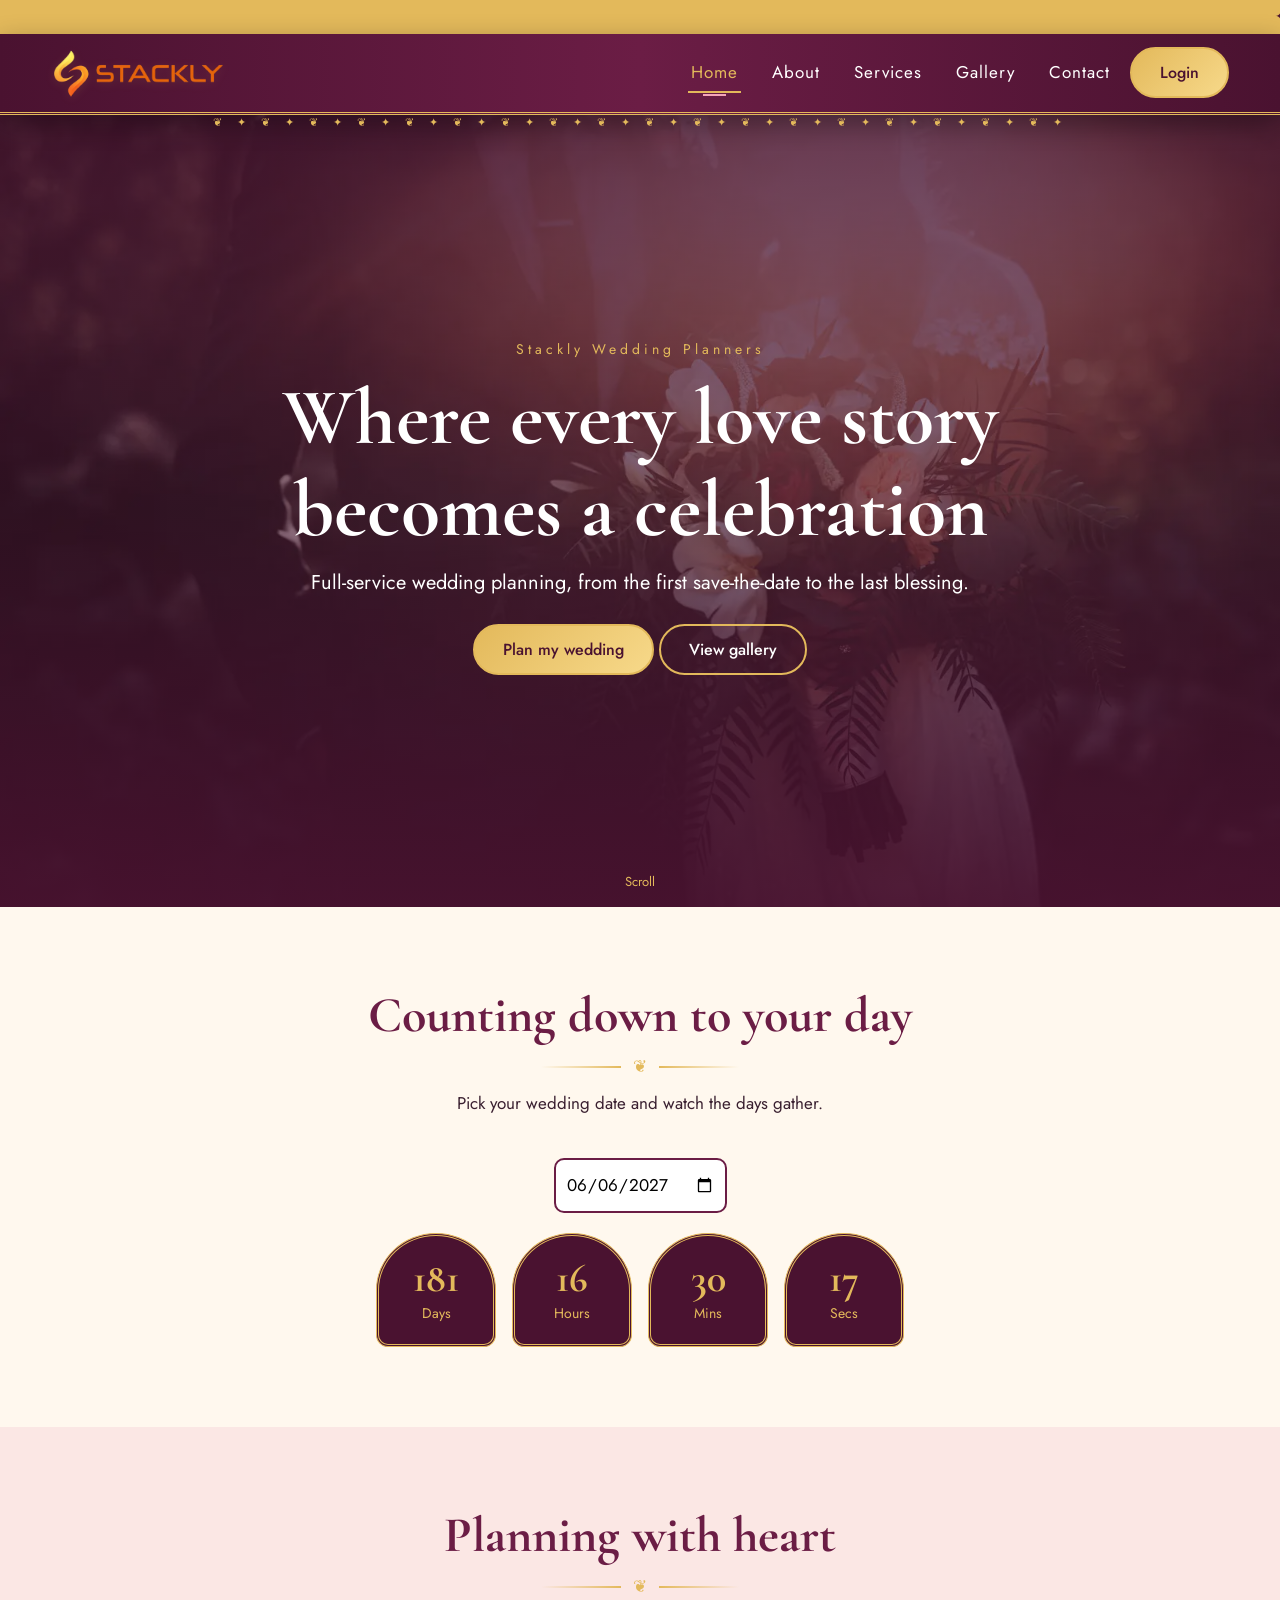
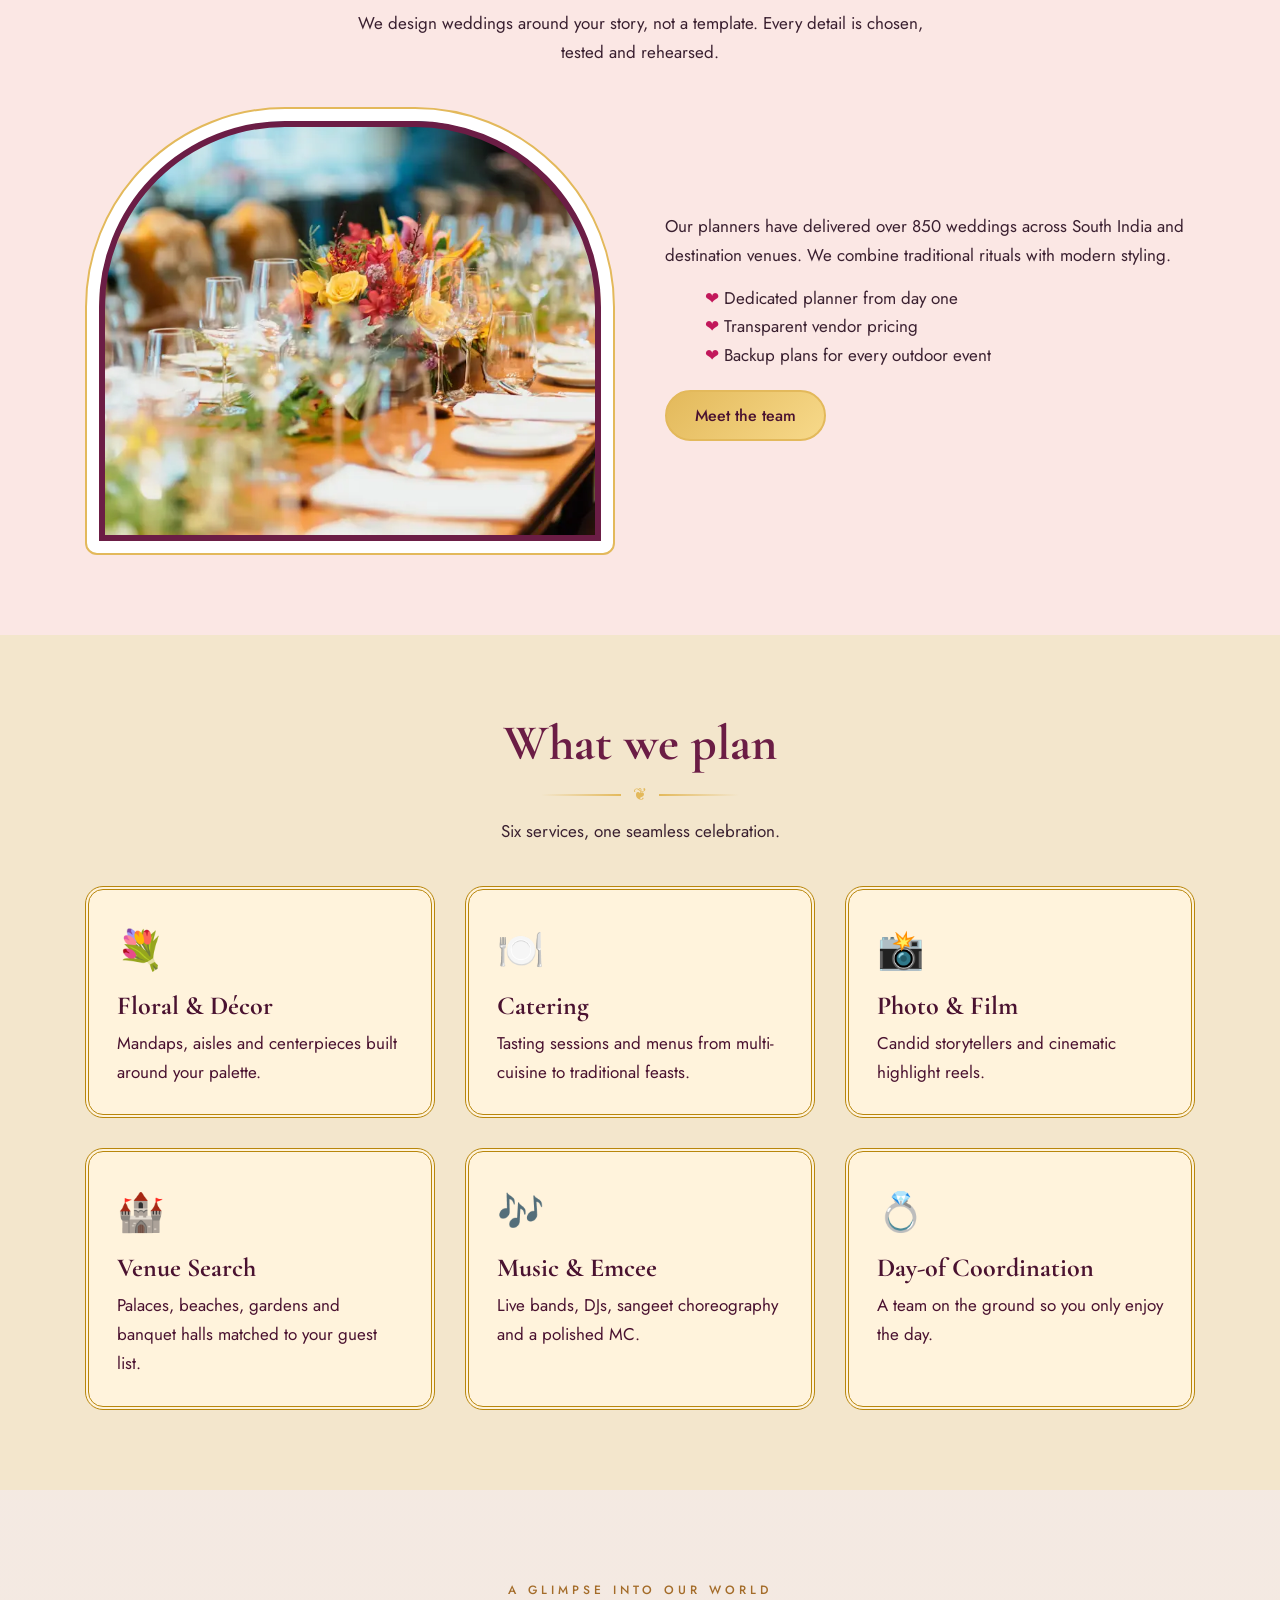
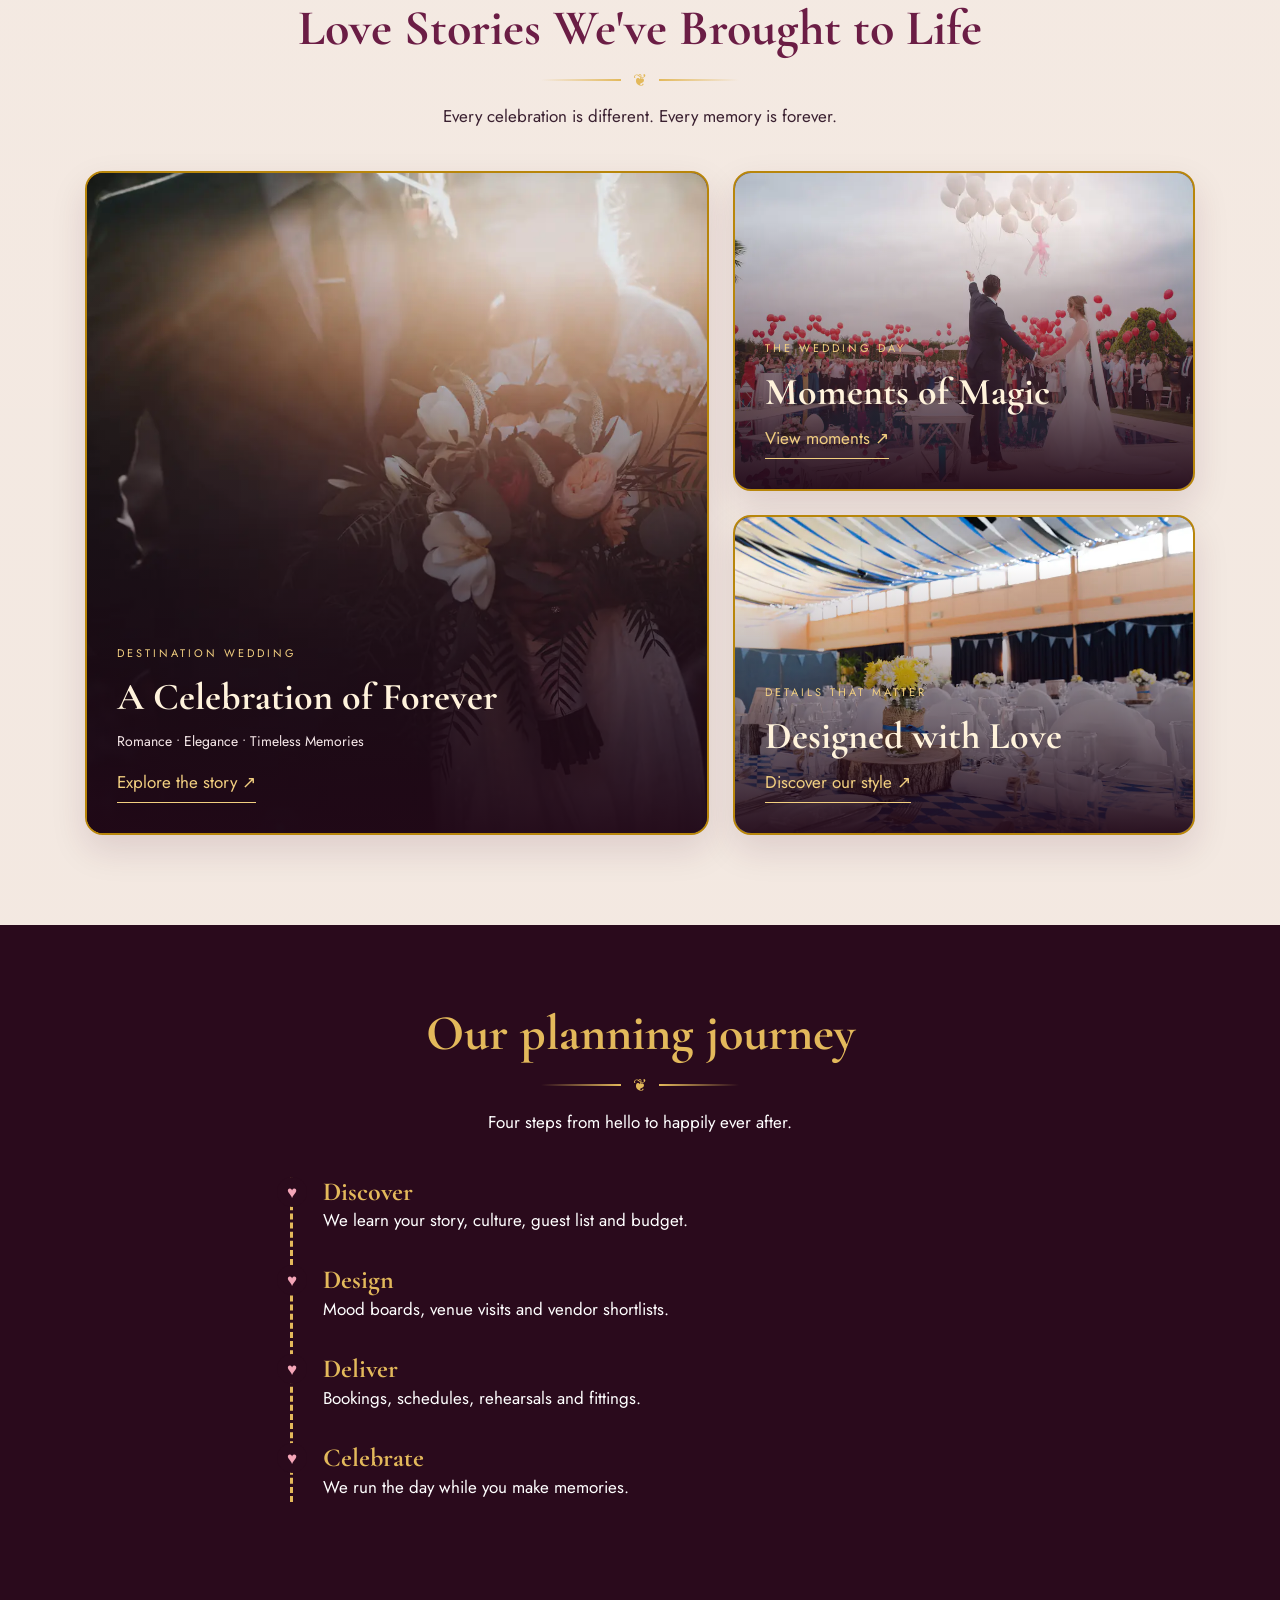
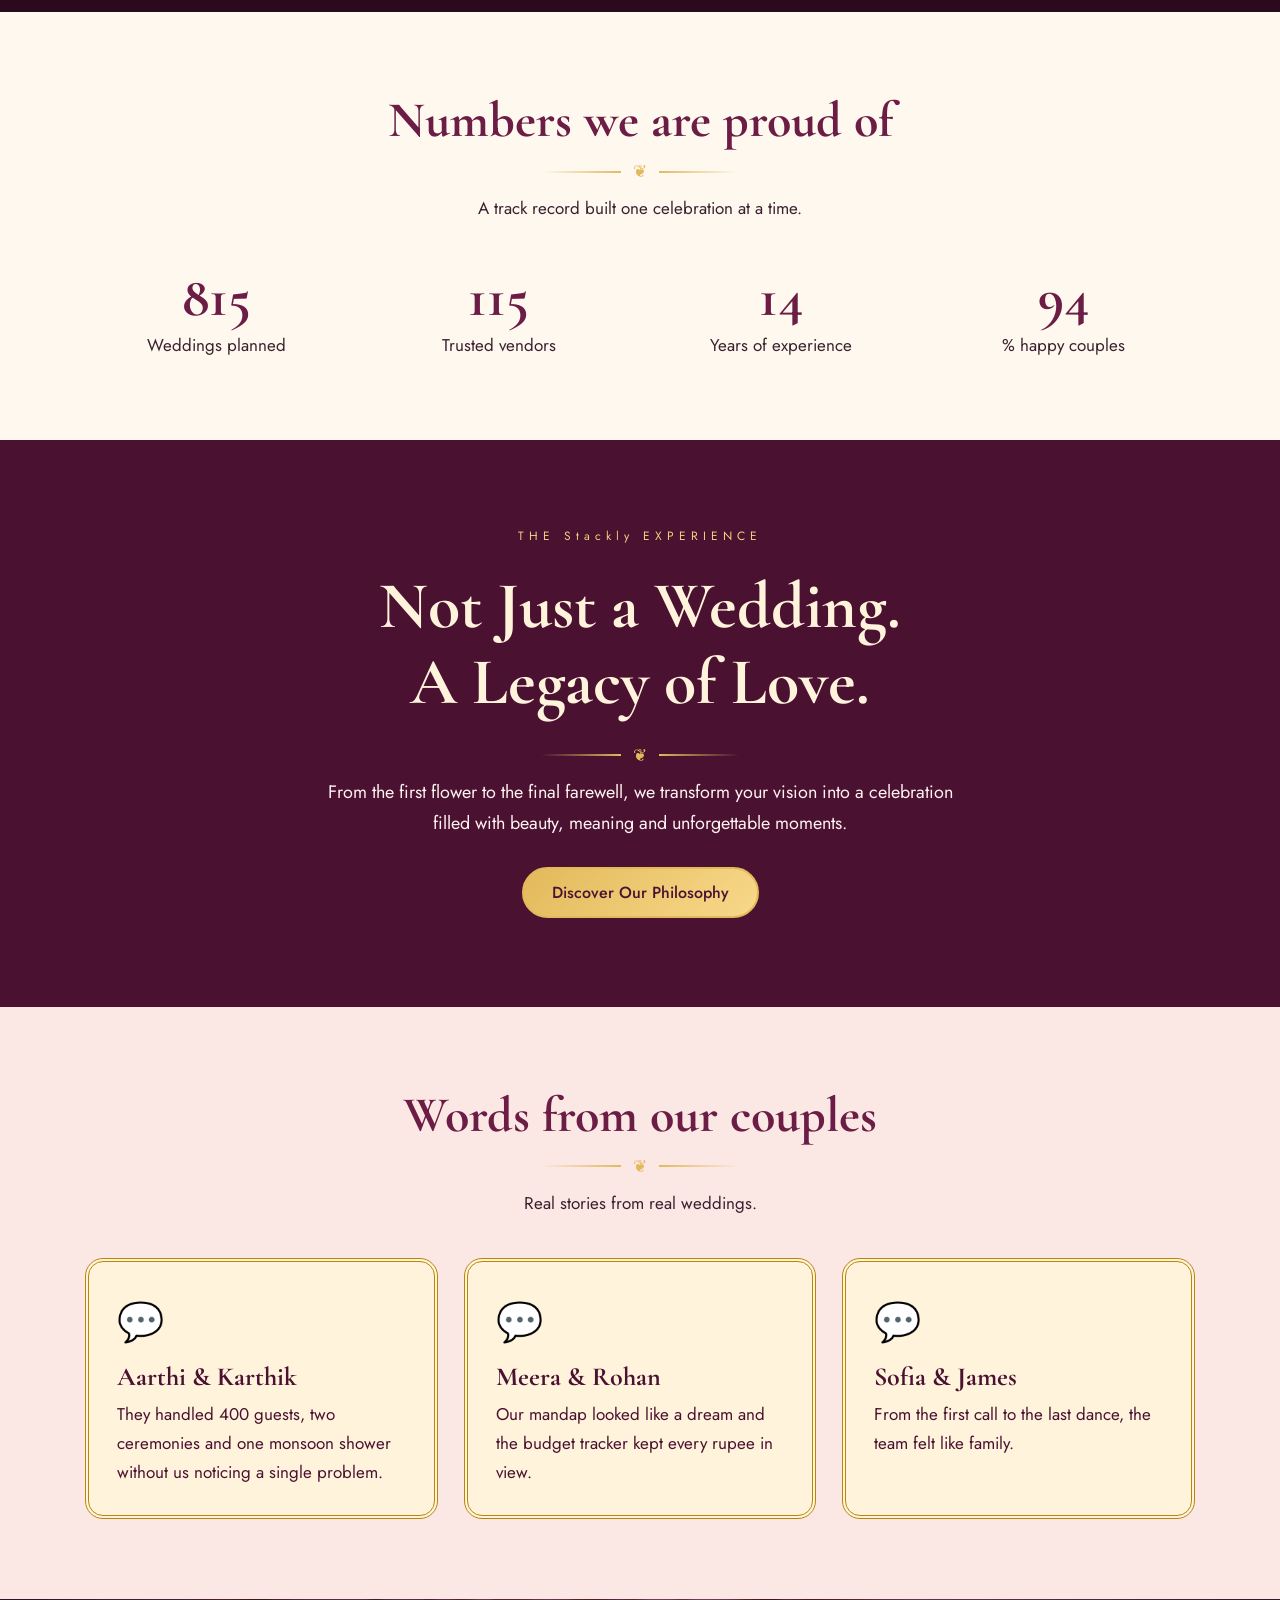
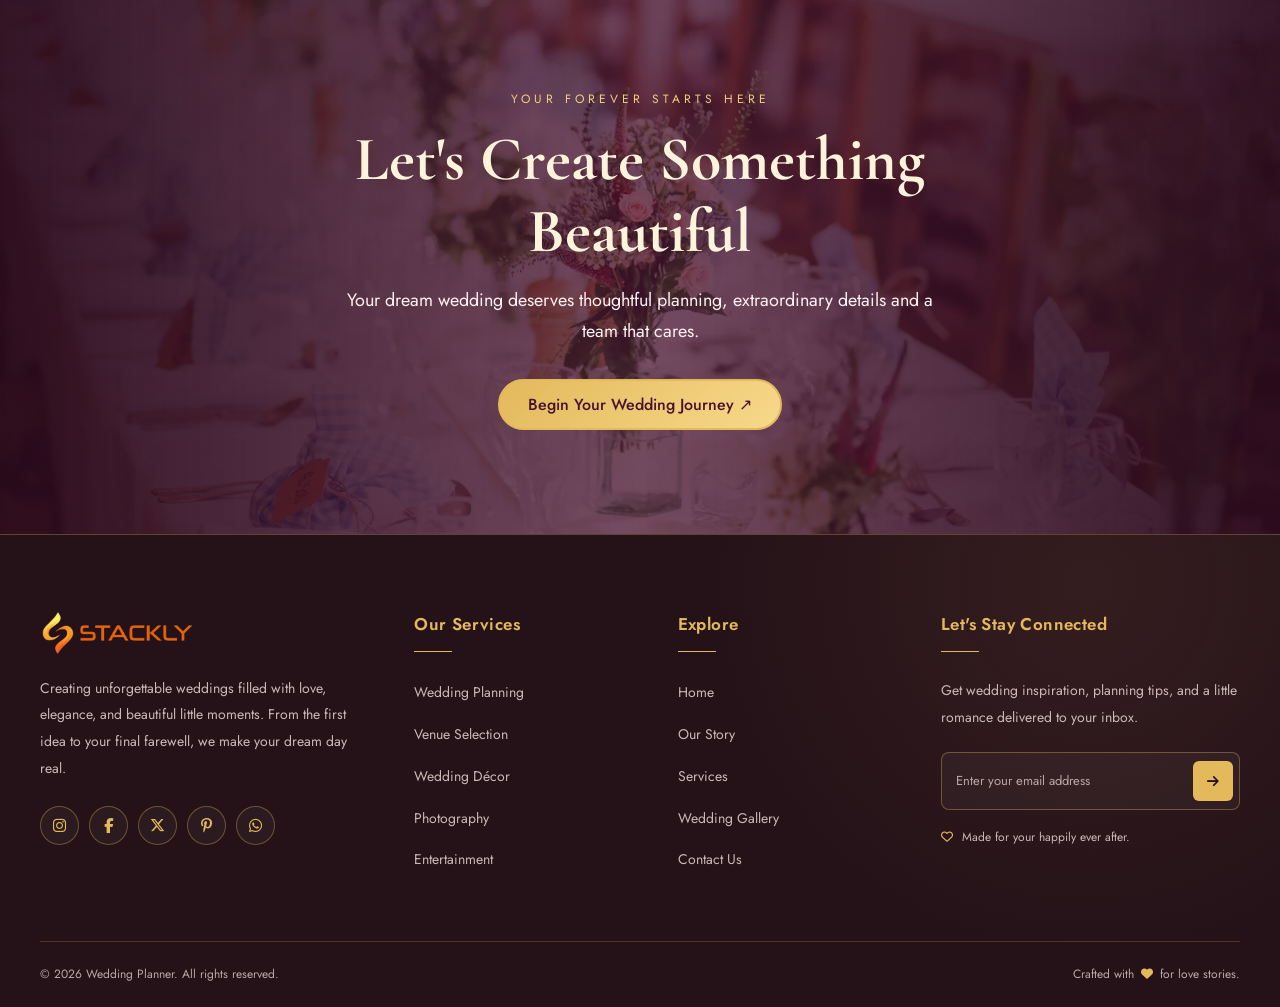
==== index.html @ e162fae7 "first commit" ====
<!doctype html>
<html lang="en">
  <head>
    <meta charset="utf-8" />
    <meta name="viewport" content="width=device-width,initial-scale=1" />
    <title>Home | Stackly Wedding Planner</title>
    <link
      rel="stylesheet"
      href="https://cdnjs.cloudflare.com/ajax/libs/font-awesome/6.5.2/css/all.min.css"
    />
    <link rel="stylesheet" href="css/style.css" />
    <link rel="stylesheet" href="css/index.css" />
  </head>
  <body class="p-index">
    <div class="strip">
      <span>✦ Now booking 2026–27 wedding dates ✦ Free consultation ✦</span>
    </div>
    <header class="nav">
      <a class="logo" href="index.html">
        <img src="images/logo.webp"
             alt="Stackly"
             class="logo-img">
      </a>
      <button class="burger" aria-label="Menu" aria-expanded="false">
        <i></i><i></i><i></i>
      </button>
      <nav class="menu">
        <div class="menu-top">❦ Menu ❦</div>
        <a href="index.html" class="on">Home</a
        ><a href="about.html" class="">About</a
        ><a href="services.html" class="">Services</a
        ><a href="gallery.html" class="">Gallery</a
        ><a href="contact.html" class="">Contact</a
        ><button class="btn login-btn" data-login>Login</button>
      </nav>
    </header>
    <div class="shade"></div>

<!-- ================= LOGIN MODAL ================= -->

<div class="modal ev-modal" id="lm" role="dialog"
     aria-modal="true" aria-labelledby="loginTitle" aria-hidden="true">

  <div class="modal-backdrop" data-close></div>

  <div class="box ev-modal-box">

    <button class="x" type="button" aria-label="Close" data-close>×</button>

    <div class="ev-modal-brand">
      <a class="logo" href="index.html">
          <img src="images/logo.webp"
               alt="Stackly"
               class="logo-img">
      </a>
    </div>

    <div class="ev-modal-heading">
      <span class="ev-eyebrow">YOUR FOREVER STARTS HERE</span>
      <h2 id="loginTitle">Welcome <em>back.</em></h2>
      <p class="login-sub">Sign in to continue planning your beautiful day.</p>
      <div class="ev-ornament"><span></span>❦<span></span></div>
    </div>

    <div class="roles">
      <button type="button" class="role-card active" data-role="couple"
              aria-pressed="true">
        <span class="ev-role-icon">♡</span>
        <span><strong>Couple</strong><small>Plan our wedding</small></span>
        <span class="ev-role-check">✓</span>
      </button>

      <button type="button" class="role-card" data-role="planner"
              aria-pressed="false">
        <span class="ev-role-icon">✧</span>
        <span><strong>Planner</strong><small>Manage celebrations</small></span>
        <span class="ev-role-check">✓</span>
      </button>
    </div>

    <form id="loginForm" novalidate>

      <div class="ev-field">
        <label id="emailLabel" for="email">Email Address</label>
        <div class="ev-input-wrap">
          <span class="ev-field-icon">✉</span>
          <input id="email" name="email" type="email"
                 placeholder="you@example.com" autocomplete="email" required>
        </div>
      </div>

      <div class="ev-field">
        <label for="password">Password</label>
        <div class="ev-input-wrap">
          <span class="ev-field-icon">♧</span>
          <input id="password" name="password" type="password"
                 placeholder="Enter your password"
                 autocomplete="current-password" required>
          <button type="button" id="pwdToggle" class="ev-password-toggle"
                  aria-label="Show password"></button>
        </div>
      </div>

      <div class="ev-form-options">
        <label class="check">
          <input type="checkbox" name="remember">
          <span>Remember me</span>
        </label>
        <a href="contact.html">Need help?</a>
      </div>

      <p id="loginError" class="ev-message" role="status"
         aria-live="polite"></p>

      <button class="btn login-btn ev-submit" type="submit">
        <span id="btnText">Sign in as Couple</span>
        <span class="ev-submit-arrow">↗</span>
      </button>
    </form>

    <div class="ev-modal-switch">
      New to Stackly?
      <button type="button" data-open-signup>Create an account ↗</button>
    </div>

    <p class="ev-modal-footnote">♡ &nbsp; Made for your once-in-a-lifetime.</p>
  </div>
</div>


<!-- ================= SIGNUP MODAL ================= -->

<div class="modal ev-modal" id="sm" role="dialog"
     aria-modal="true" aria-labelledby="signupTitle" aria-hidden="true">

  <div class="modal-backdrop" data-close></div>

  <div class="box ev-modal-box ev-signup-box">

    <button class="x" id="signupClose" type="button"
            aria-label="Close">×</button>

    <div class="ev-modal-brand">
      <a class="logo" href="index.html">
          <img src="images/logo.webp"
               alt="Stackly"
               class="logo-img">
      </a>
    </div>

    <div class="ev-modal-heading">
      <span class="ev-eyebrow">BEGIN YOUR NEXT CHAPTER</span>
      <h2 id="signupTitle">Make it <em>forever.</em></h2>
      <p>Create an account to start planning your perfect celebration.</p>
      <div class="ev-ornament"><span></span>❦<span></span></div>
    </div>

    <form id="signupForm" novalidate>

      <div class="ev-field">
        <label for="name">Full Name</label>
        <div class="ev-input-wrap">
          <span class="ev-field-icon">♙</span>
          <input id="name" name="name" type="text"
                 placeholder="Enter your full name" autocomplete="name" required>
        </div>
      </div>

      <div class="ev-field">
        <label for="signupEmail">Email Address</label>
        <div class="ev-input-wrap">
          <span class="ev-field-icon">✉</span>
          <input id="signupEmail" name="email" type="email"
                 placeholder="you@example.com" autocomplete="email" required>
        </div>
      </div>

      <div class="ev-field">
        <label for="signupPassword">Create Password</label>
        <div class="ev-input-wrap">
          <span class="ev-field-icon">♧</span>
          <input id="signupPassword" name="password" type="password"
                 placeholder="Create a strong password"
                 autocomplete="new-password" required>
          <button type="button" id="togglePassword"
                  class="ev-password-toggle" aria-label="Show password">
            <i class="fa-regular fa-eye"></i>
          </button>
        </div>
      </div>

      <div class="ev-field">
        <label for="confirmPassword">Confirm Password</label>
        <div class="ev-input-wrap">
          <span class="ev-field-icon">♧</span>
          <input id="confirmPassword" name="confirmPassword" type="password"
                 placeholder="Re-enter your password"
                 autocomplete="new-password" required>
          <button type="button" id="toggleConfirmPassword"
                  class="ev-password-toggle" aria-label="Show password">
            <i class="fa-regular fa-eye"></i>
          </button>
        </div>
      </div>

      <label class="check-row ev-terms">
        <input type="checkbox" name="terms" required>
        <span>I agree to the <a href="terms.html">Terms</a> and
          <a href="privacy.html">Privacy Policy</a>.</span>
      </label>

      <button class="btn submit-btn ev-submit" type="submit">
        <span>Create Account</span>
        <span class="ev-submit-arrow">↗</span>
      </button>
    </form>

    <div class="ev-modal-switch">
      Already have an account?
      <button type="button" data-open-login>Sign in ↗</button>
    </div>

    <p class="ev-modal-footnote">♡ &nbsp; Your story, beautifully yours.</p>
  </div>
</div>

    <main>
      <section class="hero">
        <div class="hero-img">
          <img
            class=""
            loading="lazy"
            src="images/img1.webp"
            alt="Wedding moment"
            onerror="this.style.background = '#c9a24b'"
          />
        </div>
        <div class="hero-in">
          <p class="kick">Stackly Wedding Planners</p>
          <h1>Where every love story becomes a celebration</h1>
          <p>
            Full-service wedding planning, from the first save-the-date to the
            last blessing.
          </p>
          <a class="btn" href="error.html">Plan my wedding</a>
          <a class="btn ghost" href="error.html">View gallery</a>
        </div>
        <div class="scroll">Scroll</div>
      </section>

<!-- ================================================================ -->

      <section class="sec ivory" id="count">
        <div class="wrap">
          <header class="sh reveal">
            <h2>Counting down to your day</h2>
            <div class="orn"><i></i>❦<i></i></div>
            <p>Pick your wedding date and watch the days gather.</p>
          </header>
          <div class="count reveal">
            <input type="date" id="wd" />
            <div id="cd">
              <div><b>--</b>Days</div>
              <div><b>--</b>Hours</div>
              <div><b>--</b>Mins</div>
              <div><b>--</b>Secs</div>
            </div>
          </div>
        </div>
      </section>

<!-- ================================================================ -->

      <section class="sec blush" id="">
        <div class="wrap">
          <header class="sh reveal">
            <h2>Planning with heart</h2>
            <div class="orn"><i></i>❦<i></i></div>
            <p>
              We design weddings around your story, not a template. Every detail
              is chosen, tested and rehearsed.
            </p>
          </header>
          <div class="split">
            <div class="reveal">
              <div class="frame">
                <img
                  class=""
                  loading="lazy"
                  src="images/img2.webp"
                  alt="Wedding moment"
                  onerror="this.style.background = '#c9a24b'"
                />
              </div>
            </div>
            <div class="reveal">
              <p>
                Our planners have delivered over 850 weddings across South India
                and destination venues. We combine traditional rituals with
                modern styling.
              </p>
              <ul class="ticks">
                <li>Dedicated planner from day one</li>
                <li>Transparent vendor pricing</li>
                <li>Backup plans for every outdoor event</li>
              </ul>
              <a class="btn" href="error.html">Meet the team</a>
            </div>
          </div>
        </div>
      </section>

<!-- ================================================================ -->

      <section class="sec champ" id="">
        <div class="wrap">
          <header class="sh reveal">
            <h2>What we plan</h2>
            <div class="orn"><i></i>❦<i></i></div>
            <p>Six services, one seamless celebration.</p>
          </header>
          <div class="grid">
            <article class="card reveal">
              <span class="ic">💐</span>
              <h3>Floral & Décor</h3>
              <p>Mandaps, aisles and centerpieces built around your palette.</p>
            </article>
            <article class="card reveal">
              <span class="ic">🍽️</span>
              <h3>Catering</h3>
              <p>
                Tasting sessions and menus from multi-cuisine to traditional
                feasts.
              </p>
            </article>
            <article class="card reveal">
              <span class="ic">📸</span>
              <h3>Photo & Film</h3>
              <p>Candid storytellers and cinematic highlight reels.</p>
            </article>
            <article class="card reveal">
              <span class="ic">🏰</span>
              <h3>Venue Search</h3>
              <p>
                Palaces, beaches, gardens and banquet halls matched to your
                guest list.
              </p>
            </article>
            <article class="card reveal">
              <span class="ic">🎶</span>
              <h3>Music & Emcee</h3>
              <p>Live bands, DJs, sangeet choreography and a polished MC.</p>
            </article>
            <article class="card reveal">
              <span class="ic">💍</span>
              <h3>Day-of Coordination</h3>
              <p>A team on the ground so you only enjoy the day.</p>
            </article>
          </div>
        </div>
      </section>

<!-- ======================================================================== -->

<section class="featured-weddings">
  <div class="wrap">
    <header class="sh reveal">
      <p class="fw-kicker">A GLIMPSE INTO OUR WORLD</p>
      <h2>Love Stories We've Brought to Life</h2>
      <div class="orn"><i></i>❦<i></i></div>
      <p>Every celebration is different. Every memory is forever.</p>
    </header>

    <div class="wedding-gallery">
      <article class="wedding-card wedding-large reveal">
        <img
          src="images/img1.webp"
          alt="Elegant wedding celebration"
          loading="lazy"
        >
        <div class="wedding-overlay">
          <span>DESTINATION WEDDING</span>
          <h3>A Celebration of Forever</h3>
          <p>Romance • Elegance • Timeless Memories</p>
          <a href="error.html">Explore the story ↗</a>
        </div>
      </article>

      <article class="wedding-card reveal">
        <img
          src="images/img3.webp"
          alt="Beautiful wedding ceremony"
          loading="lazy"
        >
        <div class="wedding-overlay">
          <span>THE WEDDING DAY</span>
          <h3>Moments of Magic</h3>
          <a href="error.html">View moments ↗</a>
        </div>
      </article>

      <article class="wedding-card reveal">
        <img
          src="images/img4.webp"
          alt="Romantic wedding table styling"
          loading="lazy"
        >
        <div class="wedding-overlay">
          <span>DETAILS THAT MATTER</span>
          <h3>Designed with Love</h3>
          <a href="error.html">Discover our style ↗</a>
        </div>
      </article>
    </div>
  </div>
</section>

<!-- Our planning journey -->

      <section class="sec wine dk" id="">
        <div class="wrap">
          <header class="sh reveal">
            <h2>Our planning journey</h2>
            <div class="orn"><i></i>❦<i></i></div>
            <p>Four steps from hello to happily ever after.</p>
          </header>
          <ol class="tl">
            <li class="reveal">
              <h3>Discover</h3>
              <p>We learn your story, culture, guest list and budget.</p>
            </li>
            <li class="reveal">
              <h3>Design</h3>
              <p>Mood boards, venue visits and vendor shortlists.</p>
            </li>
            <li class="reveal">
              <h3>Deliver</h3>
              <p>Bookings, schedules, rehearsals and fittings.</p>
            </li>
            <li class="reveal">
              <h3>Celebrate</h3>
              <p>We run the day while you make memories.</p>
            </li>
          </ol>
        </div>
      </section>

<!-- ============================================================================== -->

      <section class="sec ivory" id="">
        <div class="wrap">
          <header class="sh reveal">
            <h2>Numbers we are proud of</h2>
            <div class="orn"><i></i>❦<i></i></div>
            <p>A track record built one celebration at a time.</p>
          </header>
          <div class="stats">
            <div class="stat reveal">
              <b data-count="850">0</b><span>Weddings planned</span>
            </div>
            <div class="stat reveal">
              <b data-count="120">0</b><span>Trusted vendors</span>
            </div>
            <div class="stat reveal">
              <b data-count="15">0</b><span>Years of experience</span>
            </div>
            <div class="stat reveal">
              <b data-count="98">0</b><span>% happy couples</span>
            </div>
          </div>
        </div>
      </section>

<!-- ============================================================================== -->

<section class="luxury-experience">
  <div class="luxury-experience-inner reveal">
    <span class="luxury-line">THE Stackly EXPERIENCE</span>

    <h2>Not Just a Wedding.<br>A Legacy of Love.</h2>

    <div class="orn"><i></i>❦<i></i></div>

    <p>
      From the first flower to the final farewell, we transform
      your vision into a celebration filled with beauty,
      meaning and unforgettable moments.
    </p>

    <a href="error.html" class="btn">Discover Our Philosophy</a>
  </div>
</section>

<!-- ============================================================================== -->

      <section class="sec blush" id="">
        <div class="wrap">
          <header class="sh reveal">
            <h2>Words from our couples</h2>
            <div class="orn"><i></i>❦<i></i></div>
            <p>Real stories from real weddings.</p>
          </header>
          <div class="grid">
            <article class="card reveal">
              <span class="ic">💬</span>
              <h3>Aarthi & Karthik</h3>
              <p>
                They handled 400 guests, two ceremonies and one monsoon shower
                without us noticing a single problem.
              </p>
            </article>
            <article class="card reveal">
              <span class="ic">💬</span>
              <h3>Meera & Rohan</h3>
              <p>
                Our mandap looked like a dream and the budget tracker kept every
                rupee in view.
              </p>
            </article>
            <article class="card reveal">
              <span class="ic">💬</span>
              <h3>Sofia & James</h3>
              <p>
                From the first call to the last dance, the team felt like
                family.
              </p>
            </article>
          </div>
        </div>
      </section>

<!-- ============================================================================== -->

<section class="dream-cta">
  <div class="dream-cta-content reveal">
    <span>YOUR FOREVER STARTS HERE</span>
    <h2>Let's Create Something Beautiful</h2>
    <p>
      Your dream wedding deserves thoughtful planning,
      extraordinary details and a team that cares.
    </p>
    <a href="error.html" class="btn">
      Begin Your Wedding Journey ↗
    </a>
  </div>
</section>

    </main>

<!-- ==================== Footer ==================== -->


<footer class="site-footer wedding-footer">
  <div class="container">

    <div class="footer-grid">

      <!-- Brand -->
      <div class="footer-brand">
        <a href="index.html" class="brand">
          <img
            src="images/logo.webp"
            alt="Wedding Planner"
            class="brand-logo"
          >
        </a>

        <p>
          Creating unforgettable weddings filled with love,
          elegance, and beautiful little moments. From the first
          idea to your final farewell, we make your dream day real.
        </p>

        <div class="footer-social">
          <a href="error.html" aria-label="Instagram">
            <i class="fa-brands fa-instagram"></i>
          </a>
          <a href="error.html" aria-label="Facebook">
            <i class="fa-brands fa-facebook-f"></i>
          </a>
          <a href="error.html" aria-label="X">
            <i class="fa-brands fa-x-twitter"></i>
          </a>
          <a href="error.html" aria-label="Pinterest">
            <i class="fa-brands fa-pinterest-p"></i>
          </a>
          <a href="error.html" aria-label="WhatsApp">
            <i class="fa-brands fa-whatsapp"></i>
          </a>
        </div>
      </div>

      <!-- Services -->
      <div class="footer-col">
        <h4>Our Services</h4>
        <ul>
          <li><a href="services.html">Wedding Planning</a></li>
          <li><a href="services.html">Venue Selection</a></li>
          <li><a href="services.html">Wedding Décor</a></li>
          <li><a href="services.html">Photography</a></li>
          <li><a href="services.html">Entertainment</a></li>
        </ul>
      </div>

      <!-- Quick Links -->
      <div class="footer-col">
        <h4>Explore</h4>
        <ul>
          <li><a href="index.html">Home</a></li>
          <li><a href="about.html">Our Story</a></li>
          <li><a href="services.html">Services</a></li>
          <li><a href="gallery.html">Wedding Gallery</a></li>
          <li><a href="contact.html">Contact Us</a></li>
        </ul>
      </div>

      <!-- Newsletter -->
      <div class="footer-col footer-news">
        <h4>Let's Stay Connected</h4>
        <p>
          Get wedding inspiration, planning tips, and a little
          romance delivered to your inbox.
        </p>

        <form class="footer-news-form"
              onsubmit="window.location.href='error.html'; return false;">
          <input
            type="email"
            placeholder="Enter your email address"
            aria-label="Email address"
            required
          >
          <button type="submit" aria-label="Subscribe">
            <i class="fa-solid fa-arrow-right"></i>
          </button>
        </form>

        <span class="footer-note">
          <i class="fa-regular fa-heart"></i>
          Made for your happily ever after.
        </span>
      </div>

    </div>

    <!-- Bottom -->
    <div class="footer-bottom">
      <span>
        &copy; <span id="footer-year"></span>
        Wedding Planner. All rights reserved.
      </span>

      <span class="footer-credit">
        Crafted with <i class="fa-solid fa-heart"></i> for love stories.
      </span>
    </div>

  </div>
</footer>

    <script src="js/common.js"></script>
    <script src="js/login.js"></script>
    <script src="js/signup.js"></script>
    <script src="js/index.js"></script>
  </body>
</html>
---- css/style.css ----
@import url('https://fonts.googleapis.com/css2?family=Cormorant+Garamond:wght@500;700&family=Jost:wght@300;400;500&display=swap');
:root{--wine:#4a1230;--wine2:#6b1d45;--gold:#e3b95b;--rose:#f4a6b8;--ivory:#fff8ee;--blush:#fbe7e4;--champ:#f3e6cc}
*{box-sizing:border-box;margin:0}html{scroll-behavior:smooth}
body{font:400 17px/1.7 Jost,sans-serif;color:#3a2030;background:var(--wine);overflow-x:hidden}
h1,h2,h3,.logo span{font-family:'Cormorant Garamond',serif;line-height:1.15}
.wrap{max-width:1150px;margin:auto;padding:0 20px}img{max-width:100%;display:block}
.strip{background:var(--gold);color:var(--wine);text-align:center;font-size:14px;padding:5px;overflow:hidden;white-space:nowrap}
.strip span{display:inline-block;animation:mq 18s linear infinite;padding-left:100%}@keyframes mq{to{transform:translateX(-100%)}}
.nav{position:sticky;top:0;z-index:50;display:flex;justify-content:space-between;align-items:center;padding:10px 4%;background:linear-gradient(90deg,var(--wine),var(--wine2),var(--wine));border-bottom:3px double var(--gold);box-shadow:0 8px 25px #0005}
.nav::after{content:"❦ ✦ ❦ ✦ ❦ ✦ ❦ ✦ ❦ ✦ ❦ ✦ ❦ ✦ ❦ ✦ ❦ ✦ ❦ ✦ ❦ ✦ ❦ ✦ ❦ ✦ ❦ ✦ ❦ ✦ ❦ ✦ ❦ ✦ ❦ ✦";position:absolute;left:0;right:0;bottom:-20px;font-size:11px;color:var(--gold);text-align:center;overflow:hidden;white-space:nowrap;letter-spacing:6px;pointer-events:none}
.logo{display:flex;align-items:center;gap:8px;text-decoration:none;color:var(--gold);font-size:28px}.logo svg{animation:spin 8s ease-in-out infinite}@keyframes spin{50%{transform:rotate(20deg) scale(1.1)}}
.menu{display:flex;align-items:center;gap:6px}.menu-top{display:none}
.menu a{color:#fff;text-decoration:none;padding:8px 14px;position:relative;letter-spacing:1px}
.menu a::before,.menu a::after{content:"";position:absolute;left:50%;bottom:2px;width:0;height:2px;background:var(--gold);transition:.4s}
.menu a::after{bottom:-1px;background:var(--rose)}.menu a:hover::before,.menu a.on::before{width:70%;left:15%}.menu a:hover::after,.menu a.on::after{width:30%;left:35%}
.menu a.on{color:var(--gold)}
.btn{display:inline-block;padding:12px 28px;border:2px solid var(--gold);border-radius:40px;background:linear-gradient(135deg,var(--gold),#f7d98a);color:var(--wine);font:500 16px Jost;cursor:pointer;text-decoration:none;position:relative;overflow:hidden;transition:.3s}
.btn::after{content:"";position:absolute;top:0;left:-80%;width:50%;height:100%;background:#fff8;transform:skewX(-25deg);animation:shine 3s infinite}@keyframes shine{to{left:150%}}
.btn:hover{transform:translateY(-3px);box-shadow:0 8px 20px #0006}.btn.ghost{background:transparent;color:#fff}
.burger{display:none;background:none;border:2px solid var(--gold);border-radius:8px;padding:8px;cursor:pointer;z-index:70}.burger i{display:block;width:24px;height:2px;background:var(--gold);margin:5px 0;transition:.3s}
.hero{position:relative;min-height:88vh;display:grid;place-items:center;text-align:center;color:#fff;overflow:hidden}
.hero-img,.hero-img img{position:absolute;inset:0;width:100%;height:100%;object-fit:cover}.hero-img img{animation:kb 20s ease-in-out infinite alternate}@keyframes kb{to{transform:scale(1.15)}}
.hero::before{content:"";position:absolute;inset:0;background:linear-gradient(#4a1230cc,#4a123088 50%,#4a1230ee);z-index:1}
.hero-in{position:relative;z-index:2;max-width:800px;padding:20px}.hero h1{font-size:clamp(40px,7vw,80px);margin:10px 0;animation:rise 1.2s both}
.hero-in>p:not(.kick){font-size:20px;margin-bottom:24px;animation:rise 1.2s .3s both}.hero-in .btn{animation:rise 1.2s .6s both}.kick{color:var(--gold);letter-spacing:4px;font-size:14px}
@keyframes rise{from{opacity:0;transform:translateY(40px);filter:blur(8px)}}
.scroll{position:absolute;bottom:14px;z-index:2;color:var(--gold);font-size:13px;animation:bob 2s infinite}@keyframes bob{50%{transform:translateY(8px)}}
.sec{padding:80px 0}.ivory{background:var(--ivory)}.blush{background:var(--blush)}.champ{background:var(--champ)}.wine{background:#2a0a1c}.dk,.dk .sh h2,.dk .sh p,.dk .tl p,.dk .tl h3,.dk summary,.dk .faq p,.dk .stat{color:#fff}
.sh{text-align:center;margin-bottom:40px}.sh h2{font-size:clamp(32px,4.5vw,50px);color:var(--wine2)}.sh p{max-width:600px;margin:auto}.dk .sh h2{color:var(--gold)}
.orn{display:flex;align-items:center;justify-content:center;gap:12px;color:var(--gold);margin:8px 0}.orn i{width:80px;height:2px;background:linear-gradient(90deg,transparent,var(--gold))}.orn i:last-child{transform:scaleX(-1)}
.grid{display:grid;grid-template-columns:repeat(auto-fit,minmax(250px,1fr));gap:26px}
.card{padding:28px;transition:.4s}.card:hover{transform:translateY(-8px) rotate(var(--r,0deg))}.card h3{font-size:26px;margin:8px 0}.ic{font-size:38px;display:inline-block;animation:pop 3s infinite}@keyframes pop{50%{transform:scale(1.2) rotate(8deg)}}
.split{display:grid;grid-template-columns:1fr 1fr;gap:50px;align-items:center}.split.rev>:first-child{order:2}.split p{margin-bottom:14px}
.frame{padding:12px;border:2px solid var(--gold);outline:6px solid var(--wine2);outline-offset:-20px;border-radius:200px 200px 12px 12px;overflow:hidden;background:#fff}.frame img{border-radius:190px 190px 6px 6px;width:100%;height:420px;object-fit:cover}
.ticks{list-style:none;margin-bottom:20px}.ticks li::before{content:"❤ ";color:#c2185b}
.count{text-align:center}.count input{padding:10px;border:2px solid var(--wine2);border-radius:10px;font:inherit;margin-bottom:20px}
#cd{display:flex;gap:16px;justify-content:center;flex-wrap:wrap}#cd div{width:120px;padding:18px;background:var(--wine);color:var(--gold);border:3px double var(--gold);border-radius:50% 50% 12px 12px;font-size:14px}#cd b{display:block;font:700 40px 'Cormorant Garamond'}
.stats{display:grid;grid-template-columns:repeat(auto-fit,minmax(200px,1fr));gap:20px;text-align:center}.stat b{display:block;font:700 56px 'Cormorant Garamond';color:var(--wine2)}.dk .stat b{color:var(--gold)}
.tl{list-style:none;max-width:700px;margin:auto;border-left:3px dashed var(--gold);padding-left:30px}.tl li{position:relative;margin-bottom:30px}.tl li::before{content:"♥";position:absolute;left:-46px;color:var(--rose);background:#2a0a1c;border-radius:50%;width:30px;height:30px;text-align:center;line-height:30px;animation:pulse 2s infinite}.tl h3{color:var(--wine2);font-size:26px}.dk .tl h3{color:var(--gold)}
@keyframes pulse{50%{transform:scale(1.25)}}
.faq{max-width:760px;margin:auto}.faq details{border:2px solid var(--gold);border-radius:12px;margin-bottom:12px;padding:14px 20px;background:#ffffff14}.faq summary{cursor:pointer;font-weight:500}.faq details[open]{animation:rise .5s}
.filters{display:flex;gap:10px;justify-content:center;margin-bottom:26px;flex-wrap:wrap}.filters button{padding:8px 22px;border:2px solid var(--wine2);background:#fff;color:var(--wine2);border-radius:30px;cursor:pointer;font:inherit}.filters .on{background:var(--wine2);color:#fff}
.gal{columns:3 240px;column-gap:18px}.gi{break-inside:avoid;margin-bottom:18px;position:relative;border:3px solid var(--gold);overflow:hidden;border-radius:8px}.gi img{width:100%;cursor:zoom-in;transition:.6s}.gi:hover img{transform:scale(1.1)}.gi figcaption{position:absolute;bottom:0;left:0;right:0;padding:8px;background:#4a1230cc;color:#fff;text-align:center}
.lb{position:fixed;inset:0;background:#000d;z-index:200;display:grid;place-items:center;cursor:zoom-out}.lb img{max-height:90vh;border:4px solid var(--gold)}
.form{max-width:640px;margin:auto;display:grid;gap:14px}.form input,.form textarea,#lf input{padding:14px;border:2px solid var(--wine2);border-radius:10px;font:inherit;background:#fff;color:#3a2030}.form .bad{border-color:#d00;background:#ffe5e5}#fm{color:var(--wine2);font-weight:500}
.cta{background:linear-gradient(135deg,var(--wine),#8a2a5c);color:#fff;text-align:center}.cta h2{font-size:clamp(32px,5vw,56px);color:var(--gold)}.cta p{margin:10px 0 24px}

.reveal{opacity:0;transform:translateY(30px) scale(.97);transition:1s cubic-bezier(.2,.8,.2,1)}.reveal.in{opacity:1;transform:none}
.petal{position:fixed;top:-40px;z-index:40;pointer-events:none;border-radius:150% 0 150% 0;opacity:.85;animation:fall linear infinite}
@keyframes fall{0%{transform:translate3d(0,0,0) rotate3d(1,1,0,0)}25%{transform:translate3d(40px,28vh,0) rotate3d(1,1,0,180deg)}50%{transform:translate3d(-40px,56vh,0) rotate3d(1,0,1,360deg)}75%{transform:translate3d(40px,84vh,0) rotate3d(0,1,1,540deg)}100%{transform:translate3d(-20px,115vh,0) rotate3d(1,1,1,720deg);opacity:.3}}
.modal{position:fixed;inset:0;background:#2a0a1ccc;z-index:300;display:none;place-items:center;padding:16px}.modal.open{display:grid;animation:fade .3s}@keyframes fade{from{opacity:0}}
.box{position:relative;width:min(400px,100%);background:var(--ivory);padding:34px 28px;border:4px double var(--gold);border-radius:20px;animation:rise .6s}.box h2{color:var(--wine2);text-align:center;margin-bottom:16px;font-size:34px}
.x{position:absolute;top:10px;right:10px;width:36px;height:36px;border-radius:50%;border:2px solid var(--wine2);background:#fff;color:var(--wine2);cursor:pointer;font-size:16px;transition:.3s}.x:hover{background:var(--wine2);color:#fff;transform:rotate(90deg)}
.roles{display:flex;gap:8px;margin-bottom:16px}.roles button{flex:1;padding:10px;border:2px solid var(--wine2);background:#fff;color:var(--wine2);border-radius:10px;cursor:pointer;font:inherit}.roles .on{background:var(--wine2);color:#fff}#lf{display:grid;gap:12px}#lmsg{text-align:center;color:var(--wine2)}
.shade{display:none}

@media(prefers-reduced-motion:reduce){*{animation:none!important;transition:none!important}.reveal{opacity:1;transform:none}}






/* ================================
   Stackly — MOBILE SIDEBAR FIX
================================ */

@media (max-width: 900px) {
  .nav {
    position: sticky;
    top: 0;
    z-index: 100;
  }

  .burger {
    display: block;
    position: relative;
    z-index: 102;
    flex-shrink: 0;
  }

  .menu {
    position: fixed;
    top: 0;
    right: 0;
    bottom: 0;

    width: min(320px, 82vw);
    height: 100vh;
    height: 100dvh;
    min-width: 0;

    display: flex;
    flex-direction: column;
    align-items: stretch;
    justify-content: flex-start;
    gap: 8px;

    padding: 75px 20px 24px;

    background: linear-gradient(
      180deg,
      var(--wine),
      #2a0a1c
    );

    border-left: 3px double var(--gold);

    transform: translateX(105%);
    visibility: hidden;
    pointer-events: none;

    overflow-y: auto;
    overscroll-behavior: contain;
    -webkit-overflow-scrolling: touch;

    transition:
      transform 0.35s ease,
      visibility 0.35s ease;

    z-index: 101;
  }

  .menu.open {
    transform: translateX(0);
    visibility: visible;
    pointer-events: auto;
  }

  .menu-top {
    display: block;
    color: var(--gold);
    text-align: center;
    font: 700 25px 'Cormorant Garamond', serif;
    margin-bottom: 18px;
    pointer-events: none;
  }

  .menu a {
    display: block;
    width: 100%;
    padding: 13px 10px;
    color: #fff;
    text-align: center;
    text-decoration: none;
    font-size: 17px;
    border-bottom: 1px dashed #e3b95b66;
  }

  .menu a::before,
  .menu a::after {
    pointer-events: none;
  }

  .menu .login-btn {
    display: block;
    width: 100%;
    min-height: 48px;
    margin-top: 20px;
    flex-shrink: 0;
    position: relative;
    z-index: 2;
  }

  .shade {
    display: block;
    position: fixed;
    inset: 0;
    background: rgba(0, 0, 0, 0.65);

    opacity: 0;
    visibility: hidden;
    pointer-events: none;

    transition:
      opacity 0.3s ease,
      visibility 0.3s ease;

    z-index: 99;
  }

  .shade.open {
    opacity: 1;
    visibility: visible;
    pointer-events: auto;
  }

  .burger.open {
    position: fixed;
    top: 12px;
    right: 16px;
  }

  .burger.open i:nth-child(1) {
    transform: translateY(7px) rotate(45deg);
  }

  .burger.open i:nth-child(2) {
    opacity: 0;
  }

  .burger.open i:nth-child(3) {
    transform: translateY(-7px) rotate(-45deg);
  }

  .nav::after {
    display: none;
  }
}


/* ============================================================================================================================== */

/* Premium Navbar Logo */
.logo {
  display: inline-flex;
  align-items: center;
  justify-content: center;
  flex-shrink: 0;
  text-decoration: none;
  line-height: 0;
  position: relative;
  transition: transform 0.35s ease;
}

.logo-img {
  display: block;
  width: 175px;
  height: 58px;
  object-fit: contain;
  object-position: left center;
  filter: drop-shadow(0 2px 5px rgba(227, 185, 91, 0.12));
  transition:
    transform 0.35s ease,
    filter 0.35s ease;
}

/* Elegant hover effect */
.logo:hover .logo-img {
  transform: scale(1.04);
  filter: drop-shadow(0 3px 9px rgba(227, 185, 91, 0.3));
}

/* Keyboard accessibility */
.logo:focus-visible {
  outline: 2px solid #e3b95b;
  outline-offset: 5px;
  border-radius: 4px;
}

/* Tablet */
@media (max-width: 768px) {
  .logo-img {
    width: 150px;
    height: 52px;
  }
}

/* Mobile */
@media (max-width: 480px) {
  .logo-img {
    width: 125px;
    height: 46px;
  }
}

/* =========================================
   Stackly — PREMIUM AUTH MODALS
========================================= */

.ev-modal {
  position: fixed;
  inset: 0;
  z-index: 9999;
  display: none;
  align-items: center;
  justify-content: center;
  padding: 24px;
  overflow-y: auto;
  background: rgba(31, 7, 21, 0.72);
  backdrop-filter: blur(9px);
  -webkit-backdrop-filter: blur(9px);
}

.ev-modal.open,
.ev-modal.show {
  display: flex;
}

.ev-modal .modal-backdrop {
  position: fixed;
  inset: 0;
  cursor: default;
}

.ev-modal .ev-modal-box {
  position: relative;
  z-index: 1;
  width: min(100%, 465px);
  max-height: calc(100vh - 48px);
  margin: auto;
  padding: 35px 38px 25px;
  overflow-y: auto;
  border: 1px solid rgba(201, 164, 94, 0.5);
  border-radius: 5px;
  color: #4a1230;
  background:
    radial-gradient(circle at 100% 0%, rgba(227,185,91,.12), transparent 30%),
    #fffaf3;
  box-shadow: 0 28px 90px rgba(23, 4, 15, 0.36);
  animation: evModalEnter .35s ease both;
}

.ev-modal .x {
  position: absolute;
  top: 17px;
  right: 17px;
  z-index: 2;
  display: grid;
  place-items: center;
  width: 34px;
  height: 34px;
  padding: 0;
  border: 1px solid #eadfd6;
  border-radius: 50%;
  color: #6b1d45;
  background: #fffdf9;
  font-size: 22px;
  line-height: 1;
  cursor: pointer;
  transition: color .25s ease, background .25s ease, transform .25s ease;
}

.ev-modal .x:hover {
  color: #fffaf3;
  background: #4a1230;
  transform: rotate(90deg);
}

.ev-modal-brand {
  display: flex;
  align-items: center;
  justify-content: center;
  gap: 11px;
  margin: 0 0 25px;
  color: #4a1230;
  font-size: 10px;
  font-weight: 700;
  letter-spacing: 2.5px;
}

.ev-modal-brand > span:last-child i {
  color: #a47c45;
  font-style: normal;
}

.ev-monogram {
  display: grid;
  place-items: center;
  width: 39px;
  height: 39px;
  border: 1px solid #c9a45e;
  border-radius: 50%;
  color: #4a1230;
  font-family: "Cormorant Garamond", serif;
  font-size: 21px;
  letter-spacing: -3px;
}

.ev-monogram span {
  margin-left: 2px;
}

.ev-modal-heading {
  margin-bottom: 23px;
  text-align: center;
}

.ev-eyebrow {
  display: block;
  margin-bottom: 8px;
  color: #a47c45;
  font-size: 9px;
  font-weight: 700;
  letter-spacing: 2px;
}

.ev-modal-heading h2 {
  margin: 0 0 9px;
  color: #4a1230;
  font-family: "Cormorant Garamond", serif;
  font-size: clamp(36px, 6vw, 47px);
  font-weight: 500;
  line-height: 1.05;
}

.ev-modal-heading h2 em {
  color: #a47c45;
  font-weight: 400;
}

.ev-modal-heading > p {
  max-width: 330px;
  margin: 0 auto;
  color: #897779;
  font-size: 12px;
  line-height: 1.8;
}

.ev-ornament {
  display: flex;
  align-items: center;
  justify-content: center;
  gap: 12px;
  margin-top: 15px;
  color: #b28b49;
  font-size: 18px;
}

.ev-ornament span {
  width: 42px;
  height: 1px;
  background: #d9c29b;
}

/* Role cards */

.ev-modal .roles {
  display: grid;
  grid-template-columns: repeat(2, minmax(0, 1fr));
  gap: 10px;
  margin-bottom: 22px;
}

.ev-modal .role-card {
  position: relative;
  display: flex;
  align-items: center;
  gap: 10px;
  min-width: 0;
  min-height: 69px;
  padding: 11px;
  border: 1px solid #eadfd6;
  border-radius: 3px;
  color: #4a1230;
  background: #fffdf9;
  text-align: left;
  cursor: pointer;
  transition: border-color .25s ease, background .25s ease;
}

.ev-modal .role-card:hover,
.ev-modal .role-card.active,
.ev-modal .role-card.on {
  border-color: #b28b49;
  background: #f8eee4;
}

.ev-role-icon {
  display: grid;
  flex: 0 0 32px;
  place-items: center;
  width: 32px;
  height: 32px;
  border: 1px solid #e3cfad;
  border-radius: 50%;
  color: #a47c45;
  font-size: 18px;
}

.ev-modal .role-card > span:nth-child(2) {
  display: flex;
  flex: 1;
  flex-direction: column;
  gap: 4px;
  min-width: 0;
}

.ev-modal .role-card strong {
  font-size: 12px;
  font-weight: 600;
}

.ev-modal .role-card small {
  color: #8c7b7d;
  font-size: 9px;
  line-height: 1.4;
}

.ev-role-check {
  display: none;
  color: #a47c45;
  font-size: 12px;
}

.ev-modal .role-card.active .ev-role-check,
.ev-modal .role-card.on .ev-role-check {
  display: inline;
}

/* Form fields */

.ev-modal .ev-field {
  margin-bottom: 17px;
}

.ev-modal .ev-field label {
  display: block;
  margin-bottom: 8px;
  color: #5d424d;
  font-size: 11px;
  font-weight: 600;
}

.ev-input-wrap {
  display: flex;
  align-items: center;
  min-width: 0;
  height: 49px;
  border: 1px solid #e4d9d1;
  border-radius: 3px;
  background: #fffdf9;
  transition: border-color .25s ease, box-shadow .25s ease;
}

.ev-input-wrap:focus-within {
  border-color: #b28b49;
  box-shadow: 0 0 0 3px rgba(201, 164, 94, .12);
}

.ev-field-icon {
  display: grid;
  flex: 0 0 42px;
  place-items: center;
  color: #a38b79;
  font-size: 16px;
}

.ev-input-wrap input {
  width: 100%;
  min-width: 0;
  height: 100%;
  padding: 0 8px 0 0;
  border: 0;
  outline: 0;
  color: #4a1230;
  background: transparent;
  font: 12px "Jost", sans-serif;
}

.ev-input-wrap input::placeholder {
  color: #b3a5a0;
}

.ev-password-toggle {
  display: grid;
  flex: 0 0 42px;
  place-items: center;
  height: 100%;
  padding: 0;
  border: 0;
  color: #9b827c;
  background: transparent;
  cursor: pointer;
}

.ev-password-toggle:hover {
  color: #4a1230;
}

/* Remember and help links */

.ev-form-options {
  display: flex;
  align-items: center;
  justify-content: space-between;
  gap: 12px;
  margin: 1px 0 19px;
}

.ev-modal .check {
  display: flex;
  align-items: center;
  gap: 7px;
  color: #76666a;
  font-size: 10px;
  cursor: pointer;
}

.ev-modal .check input,
.ev-modal .check-row input {
  accent-color: #4a1230;
}

.ev-form-options a {
  color: #875d38;
  font-size: 10px;
}

.ev-form-options a:hover,
.ev-modal .ev-terms a:hover {
  text-decoration: underline;
  text-underline-offset: 3px;
}

/* Submit buttons */

.ev-modal .ev-submit {
  position: relative;
  display: flex;
  align-items: center;
  justify-content: center;
  gap: 10px;
  width: 100%;
  min-height: 50px;
  padding: 13px 18px;
  border: 1px solid #4a1230;
  border-radius: 3px;
  color: #fffaf3;
  background: #4a1230;
  font-size: 12px;
  font-weight: 600;
  letter-spacing: .4px;
  cursor: pointer;
  transition: background .25s ease, box-shadow .25s ease;
}

.ev-modal .ev-submit:hover:not(:disabled) {
  background: #6b1d45;
  box-shadow: 0 7px 20px rgba(74, 18, 48, .16);
}

.ev-modal .ev-submit:disabled {
  opacity: .8;
  cursor: wait;
}

.ev-submit-arrow {
  font-size: 16px;
}

.ev-modal .login-spinner {
  display: inline-block;
  width: 15px;
  height: 15px;
  border: 2px solid rgba(255,255,255,.4);
  border-top-color: #fff;
  border-radius: 50%;
  animation: evModalSpin .7s linear infinite;
}

/* Messages */

.ev-modal .ev-message,
.ev-modal #signupMessage {
  display: none;
  margin: 0 0 13px;
  padding: 10px 12px;
  border: 1px solid #ecd7d2;
  border-radius: 3px;
  color: #a33e43;
  background: #fff2ef;
  font-size: 11px;
  line-height: 1.6;
  overflow-wrap: anywhere;
}

.ev-modal .ev-message.show,
.ev-modal #signupMessage.show {
  display: block;
}

.ev-modal .ev-message.success,
.ev-modal #signupMessage.success {
  border-color: #cfe4d7;
  color: #24724b;
  background: #eff8f1;
}

.ev-modal #signupMessage.error {
  border-color: #ecd7d2;
  color: #a33e43;
  background: #fff2ef;
}

/* Switch login / signup */

.ev-modal-switch {
  margin-top: 21px;
  color: #897779;
  font-size: 11px;
  text-align: center;
  line-height: 1.8;
}

.ev-modal-switch button {
  padding: 0;
  border: 0;
  color: #4a1230;
  background: transparent;
  font: inherit;
  font-weight: 700;
  cursor: pointer;
}

.ev-modal-switch button:hover {
  color: #a47c45;
}

.ev-modal-footnote {
  margin: 19px 0 0;
  padding-top: 15px;
  border-top: 1px solid #eadfd6;
  color: #a0928d;
  font-size: 9px;
  letter-spacing: .2px;
  text-align: center;
}

.ev-modal .ev-terms {
  display: flex;
  align-items: flex-start;
  gap: 8px;
  margin: 2px 0 18px;
  color: #76666a;
  font-size: 10px;
  line-height: 1.7;
}

.ev-modal .ev-terms input {
  margin-top: 4px;
}

.ev-modal .ev-terms a {
  color: #875d38;
  text-decoration: underline;
  text-underline-offset: 2px;
}

/* Modal animation */

@keyframes evModalEnter {
  from {
    opacity: 0;
    transform: translateY(14px) scale(.985);
  }
  to {
    opacity: 1;
    transform: translateY(0) scale(1);
  }
}

@keyframes evModalSpin {
  to { transform: rotate(360deg); }
}

/* Mobile */

@media (max-width: 520px) {
  .ev-modal {
    align-items: center;
    padding: 12px;
  }

  .ev-modal .ev-modal-box {
    max-height: calc(100dvh - 24px);
    padding: 30px 22px 21px;
  }

  .ev-modal-brand {
    margin-bottom: 21px;
  }

  .ev-modal-heading h2 {
    font-size: 39px;
  }

  .ev-modal .roles {
    gap: 8px;
  }

  .ev-modal .role-card {
    gap: 7px;
    padding: 9px 7px;
  }

  .ev-role-icon {
    flex-basis: 27px;
    width: 27px;
    height: 27px;
    font-size: 15px;
  }
}

@media (prefers-reduced-motion: reduce) {
  .ev-modal,
  .ev-modal * {
    animation-duration: .01ms !important;
    transition-duration: .01ms !important;
  }
}





.champ .grid {
  display: grid;
  grid-template-columns: repeat(3, minmax(0, 1fr));
  gap: 30px;
}

/* Tablet */
@media (max-width: 992px) {
  .champ .grid {
    grid-template-columns: repeat(2, minmax(0, 1fr));
    gap: 24px;
  }
}

/* Mobile */
@media (max-width: 576px) {
  .champ .grid {
    grid-template-columns: 1fr;
    gap: 20px;
  }
}




/* =================================== Footer =================================== */

/* ===========================
   PREMIUM WEDDING FOOTER
=========================== */

.wedding-footer {
  position: relative;
  overflow: hidden;
  padding: 75px 40px 0;

  background:
    radial-gradient(
      circle at 85% 10%,
      rgba(166, 105, 80, 0.13),
      transparent 32%
    ),
    #241218;
  color: #f8eee7;
  border-top: 1px solid rgba(227, 185, 91, 0.3);
}

.wedding-footer .footer-grid {
  display: grid;
  grid-template-columns: 1.5fr 1fr 1fr 1.35fr;
  gap: 42px;
  padding-bottom: 55px;
}

.wedding-footer .footer-brand .brand {
  display: inline-flex;
  align-items: center;
  margin-bottom: 20px;
}

.wedding-footer .brand-logo {
  display: block;
  width: 155px;
  max-width: 100%;
  height: auto;
  object-fit: contain;
}

.wedding-footer .footer-brand p,
.wedding-footer .footer-news p {
  color: #cbb8b8;
  font-size: 14px;
  line-height: 1.9;
  margin: 0 0 22px;
}

.wedding-footer .footer-col h4 {
  position: relative;
  margin: 0 0 25px;
  padding-bottom: 13px;
  color: #e3b95b;
  font-size: 17px;
  font-weight: 600;
  letter-spacing: 0.4px;
}

.wedding-footer .footer-col h4::after {
  content: "";
  position: absolute;
  left: 0;
  bottom: 0;
  width: 38px;
  height: 1px;
  background: #e3b95b;
}

.wedding-footer .footer-col ul {
  list-style: none;
  padding: 0;
  margin: 0;
}

.wedding-footer .footer-col li {
  margin-bottom: 13px;
}

.wedding-footer .footer-col li a {
  display: inline-block;
  color: #cbb8b8;
  font-size: 14px;
  text-decoration: none;
  transition: color 0.3s ease, transform 0.3s ease;
}

.wedding-footer .footer-col li a:hover {
  color: #e3b95b;
  transform: translateX(5px);
}

/* Social icons */
.wedding-footer .footer-social {
  display: flex;
  flex-wrap: wrap;
  gap: 10px;
  margin-top: 25px;
}

.wedding-footer .footer-social a {
  display: inline-flex;
  align-items: center;
  justify-content: center;
  width: 39px;
  height: 39px;
  border: 1px solid rgba(227, 185, 91, 0.35);
  border-radius: 50%;
  background: rgba(255, 255, 255, 0.035);
  color: #e3b95b;
  font-size: 15px;
  text-decoration: none;
  transition: all 0.3s ease;
}

.wedding-footer .footer-social a:hover {
  background: #e3b95b;
  color: #241218;
  border-color: #e3b95b;
  transform: translateY(-4px);
}

/* Newsletter */
.wedding-footer .footer-news-form {
  display: flex;
  align-items: center;
  gap: 8px;
  padding: 6px;
  margin-top: 18px;
  border: 1px solid rgba(227, 185, 91, 0.35);
  border-radius: 8px;
  background: rgba(255, 255, 255, 0.04);
}

.wedding-footer .footer-news-form input {
  width: 100%;
  min-width: 0;
  padding: 11px 8px;
  border: 0;
  outline: 0;
  background: transparent;
  color: #fff;
  font: inherit;
  font-size: 13px;
}

.wedding-footer .footer-news-form input::placeholder {
  color: #b9a6a6;
}

.wedding-footer .footer-news-form button {
  flex-shrink: 0;
  width: 40px;
  height: 40px;
  border: 0;
  border-radius: 6px;
  background: #e3b95b;
  color: #241218;
  cursor: pointer;
  transition: background 0.3s ease;
}

.wedding-footer .footer-news-form button:hover {
  background: #f4d58b;
}

.wedding-footer .footer-note {
  display: block;
  margin-top: 17px;
  color: #cbb8b8;
  font-size: 12px;
}

.wedding-footer .footer-note i {
  color: #e3b95b;
  margin-right: 5px;
}

/* Copyright */
.wedding-footer .footer-bottom {
  display: flex;
  justify-content: space-between;
  align-items: center;
  gap: 20px;
  padding: 22px 0;
  border-top: 1px solid rgba(227, 185, 91, 0.2);
  color: #bba8a8;
  font-size: 12px;
}

.wedding-footer .footer-credit i {
  color: #e3b95b;
  margin: 0 3px;
}

/* Tablet */
@media (max-width: 992px) {
  .wedding-footer .footer-grid {
    grid-template-columns: repeat(2, minmax(0, 1fr));
    gap: 38px 30px;
  }
}

/* Mobile */
@media (max-width: 576px) {
  .wedding-footer {
    padding-top: 48px;
  }

  .wedding-footer .footer-grid {
    grid-template-columns: repeat(2, minmax(0, 1fr));
    gap: 32px 18px;
    padding-bottom: 35px;
  }

  .wedding-footer .footer-brand {
    grid-column: 1 / -1;
  }

  .wedding-footer .footer-brand p {
    max-width: 420px;
  }

  .wedding-footer .brand-logo {
    width: 135px;
  }

  .wedding-footer .footer-col h4 {
    font-size: 15px;
    margin-bottom: 18px;
  }

  .wedding-footer .footer-col li {
    margin-bottom: 11px;
  }

  .wedding-footer .footer-col li a {
    font-size: 13px;
  }

  .wedding-footer .footer-bottom {
    flex-direction: column;
    align-items: flex-start;
    gap: 9px;
    line-height: 1.8;
  }
}




/* ==================== FONT SIZE FOR AUTH SECTION ============================ */


/* =========================================
   Stackly — AUTH MODAL TEXT SIZE FIX
========================================= */

/* Brand */
.ev-modal-brand {
  font-size: 13px;
  letter-spacing: 2px;
}

/* Modal headings */
.ev-modal-heading h2 {
  font-size: clamp(40px, 5vw, 50px);
  line-height: 1.15;
}

.ev-eyebrow {
  font-size: 12px;
  letter-spacing: 2px;
}

.ev-modal-heading > p {
  max-width: 360px;
  font-size: 15px;
  line-height: 1.8;
}

/* Role cards */
.ev-modal .role-card {
  min-height: 76px;
  padding: 13px;
}

.ev-modal .role-card strong {
  font-size: 15px;
}

.ev-modal .role-card small {
  font-size: 12px;
  line-height: 1.5;
}

.ev-role-icon {
  flex-basis: 36px;
  width: 36px;
  height: 36px;
  font-size: 19px;
}

.ev-role-check {
  font-size: 14px;
}

/* Form labels */
.ev-modal .ev-field label {
  font-size: 14px;
  margin-bottom: 9px;
}

/* Input fields */
.ev-input-wrap {
  height: 52px;
}

.ev-input-wrap input {
  font-size: 15px;
}

.ev-field-icon {
  flex-basis: 44px;
  font-size: 17px;
}

/* Remember me and forgot password */
.ev-modal .check {
  font-size: 13px;
}

.ev-form-options a {
  font-size: 13px;
}

/* Submit button */
.ev-modal .ev-submit {
  min-height: 54px;
  padding: 14px 18px;
  font-size: 15px;
  letter-spacing: 0.3px;
}

.ev-submit-arrow {
  font-size: 18px;
}

/* Error and success messages */
.ev-modal .ev-message,
.ev-modal #signupMessage {
  font-size: 14px;
  line-height: 1.7;
  padding: 12px 14px;
}

/* Switch between login and signup */
.ev-modal-switch {
  font-size: 14px;
  line-height: 1.8;
}

.ev-modal-switch button {
  font-size: 14px;
}

/* Terms and conditions */
.ev-modal .ev-terms {
  font-size: 13px;
  line-height: 1.8;
  gap: 10px;
}

.ev-modal .ev-terms input {
  width: 15px;
  height: 15px;
  flex-shrink: 0;
}

/* Footer note */
.ev-modal-footnote {
  font-size: 12px;
  line-height: 1.7;
}

/* Mobile adjustments */
@media (max-width: 520px) {
  .ev-modal-brand {
    font-size: 12px;
    letter-spacing: 1.5px;
  }

  .ev-modal-heading h2 {
    font-size: 40px;
  }

  .ev-modal-heading > p {
    font-size: 14px;
  }

  .ev-modal .role-card strong {
    font-size: 14px;
  }

  .ev-modal .role-card small {
    font-size: 11px;
  }

  .ev-modal .ev-field label {
    font-size: 14px;
  }

  .ev-input-wrap input {
    font-size: 16px;
  }

  .ev-modal .check,
  .ev-form-options a {
    font-size: 12px;
  }

  .ev-modal .ev-submit {
    font-size: 15px;
  }

  .ev-modal-switch,
  .ev-modal-switch button {
    font-size: 13px;
  }

  .ev-modal .ev-terms {
    font-size: 12px;
  }
}
---- css/index.css ----
.card {
  background: #fff3dc;
  color: #4a1230;
  border: 4px double #b8860b;
  border-radius: 18px;
}
.card h3 {
  color: #4a1230;
}
.card p {
  color: #4a1230;
}
/* .hero h1 {
} */




/* ===== FEATURED WEDDING STORIES ===== */
.featured-weddings {
  padding: 90px 0;
  background:
    linear-gradient(#fff8eeef, #fff8eeee),
    url("../images/img5.webp")
    center/cover fixed;
}

.fw-kicker {
  color: #a46c29;
  font-size: 12px;
  letter-spacing: 4px;
  font-weight: 500;
}

.wedding-gallery {
  display: grid;
  grid-template-columns: 1.35fr 1fr;
  gap: 24px;
}

.wedding-card {
  position: relative;
  min-height: 320px;
  overflow: hidden;
  border: 2px solid #b8860b;
  border-radius: 18px;
  isolation: isolate;
  background: #2a0a1c;
  box-shadow: 0 15px 35px #4a123020;
}

.wedding-large {
  grid-row: span 2;
  min-height: 664px;
}

.wedding-card img {
  position: absolute;
  inset: 0;
  width: 100%;
  height: 100%;
  object-fit: cover;
  transition: transform 0.8s ease;
  z-index: -2;
}

.wedding-card::after {
  content: "";
  position: absolute;
  inset: 0;
  background: linear-gradient(
    180deg,
    transparent 15%,
    #21081755 48%,
    #210817f2 100%
  );
  z-index: -1;
}

.wedding-card:hover img {
  transform: scale(1.08);
}

.wedding-overlay {
  position: absolute;
  inset: auto 0 0;
  padding: 30px;
  color: #fff;
}

.wedding-overlay span {
  color: #f2cf80;
  font-size: 11px;
  letter-spacing: 3px;
}

.wedding-overlay h3 {
  color: #fff3dc;
  font-size: clamp(25px, 3vw, 38px);
  margin: 10px 0;
}

.wedding-overlay p {
  font-size: 14px;
  color: #f6e8e9;
  margin-bottom: 15px;
}

.wedding-overlay a {
  color: #f2cf80;
  text-decoration: none;
  border-bottom: 1px solid #f2cf80;
  padding-bottom: 5px;
  display: inline-block;
}

.wedding-overlay a:hover {
  color: #fff;
}

/* ===== LUXURY EXPERIENCE ===== */
.luxury-experience {
  position: relative;
  min-height: 510px;
  display: grid;
  place-items: center;
  padding: 80px 20px;
  text-align: center;
  color: #fff;
  background:
    linear-gradient(90deg, #250715dc, #4a1230a6, #250715dc),
    url("../images/img6.webp")
    center 45%/cover no-repeat;
  background-attachment: fixed;
}

.luxury-experience-inner {
  max-width: 780px;
}

.luxury-line {
  color: #f2cf80;
  letter-spacing: 5px;
  font-size: 12px;
}

.luxury-experience h2 {
  color: #fff3dc;
  font-size: clamp(38px, 6vw, 66px);
  margin: 20px 0;
}

.luxury-experience p {
  max-width: 650px;
  margin: 0 auto 28px;
  font-size: 18px;
  color: #fff1f1;
}

/* ===== DREAM WEDDING CTA ===== */

.dream-cta {
  position: relative;
  padding: 90px 20px;
  text-align: center;
  color: #fff;
  background:
    linear-gradient(90deg, #2a0a1cf0, #4a1230b8, #2a0a1cf0),
    url("../images/img5.webp")
    center/cover no-repeat;
}

.dream-cta-content {
  max-width: 780px;
  margin: auto;
}

.dream-cta-content > span {
  display: block;
  color: #f2cf80;
  letter-spacing: 4px;
  font-size: 12px;
  margin-bottom: 15px;
}

.dream-cta h2 {
  color: #fff3dc;
  font-size: clamp(36px, 5.5vw, 62px);
}

.dream-cta p {
  max-width: 620px;
  margin: 18px auto 28px;
  color: #fff0f2;
  font-size: 18px;
}

.dream-cta .btn {
  margin: 5px;
}

/* ===== RESPONSIVE ===== */
@media (max-width: 700px) {
  .featured-weddings {
    padding: 60px 0;
    background-attachment: scroll;
  }

  .wedding-gallery {
    grid-template-columns: 1fr;
    gap: 18px;
  }

  .wedding-card,
  .wedding-large {
    min-height: 360px;
    grid-row: auto;
  }

  .wedding-overlay {
    padding: 22px;
  }

  .luxury-experience {
    min-height: 430px;
    background-attachment: scroll;
  }

  .luxury-line,
  .dream-cta-content > span {
    letter-spacing: 2px;
  }

  .dream-cta {
    padding: 65px 20px;
  }
}

@media (prefers-reduced-motion: reduce) {
  .wedding-card img {
    transition: none;
  }
}

/* Keep wedding images, overlays and text in the correct layers */
.wedding-card img {
  z-index: -2;
}

.wedding-card::after {
  z-index: -1;
  pointer-events: none;
}

.wedding-overlay {
  z-index: 1;
}

/* Avoid fixed backgrounds on touch devices */
@media (max-width: 900px) {
  .featured-weddings,
  .luxury-experience,
  .dream-cta {
    background-attachment: scroll;
  }
}
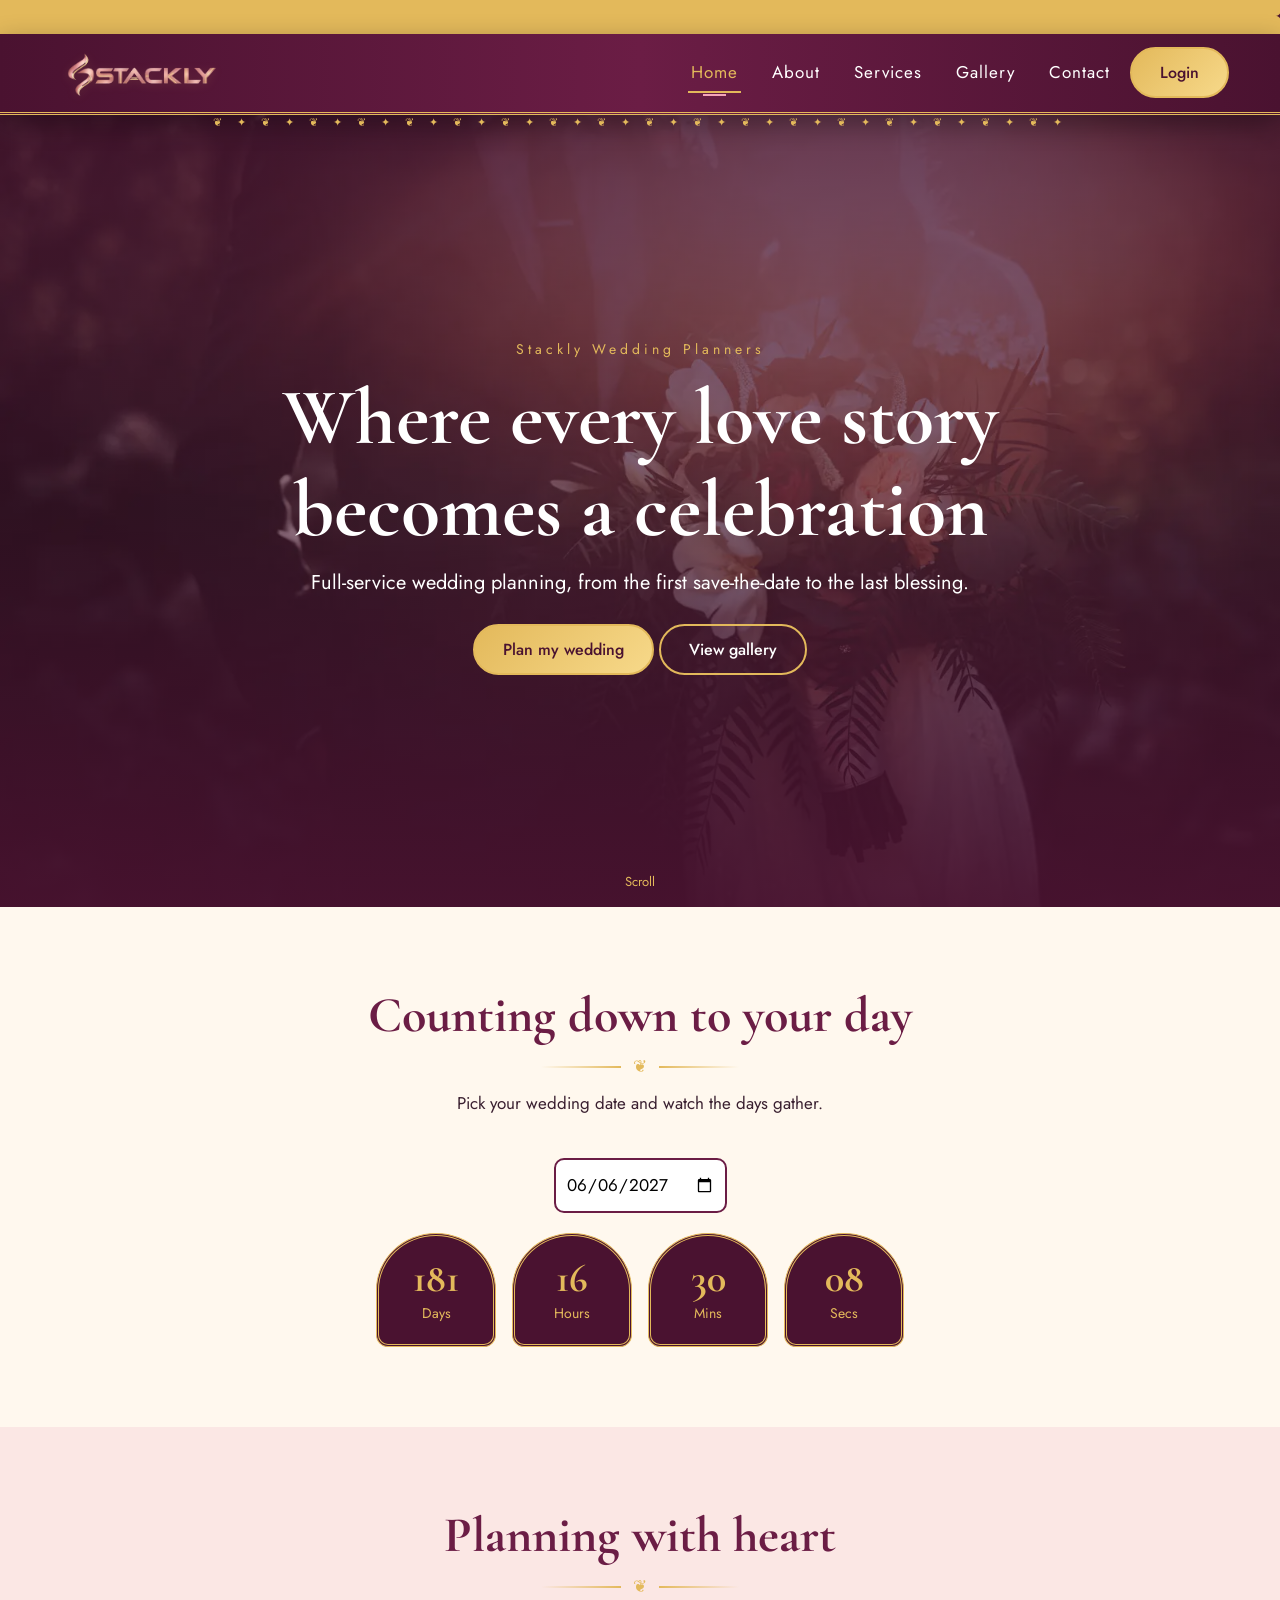
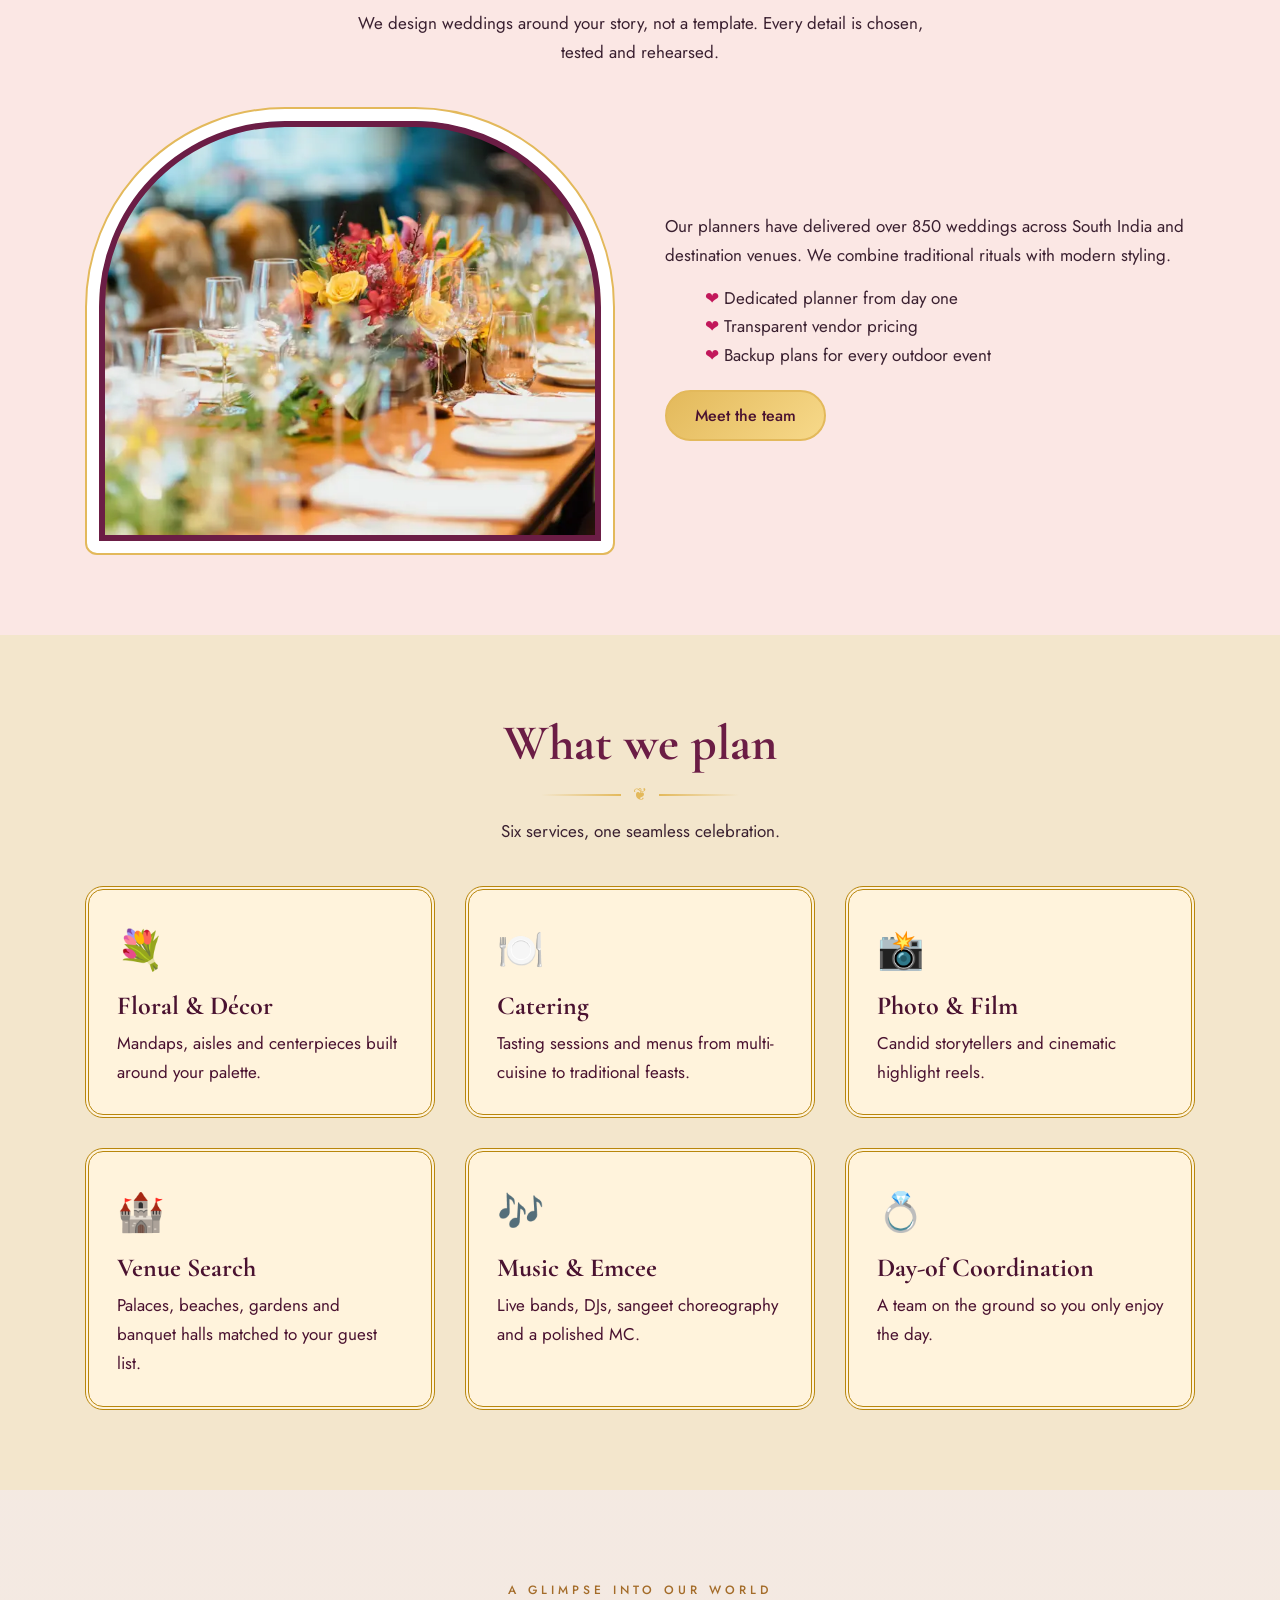
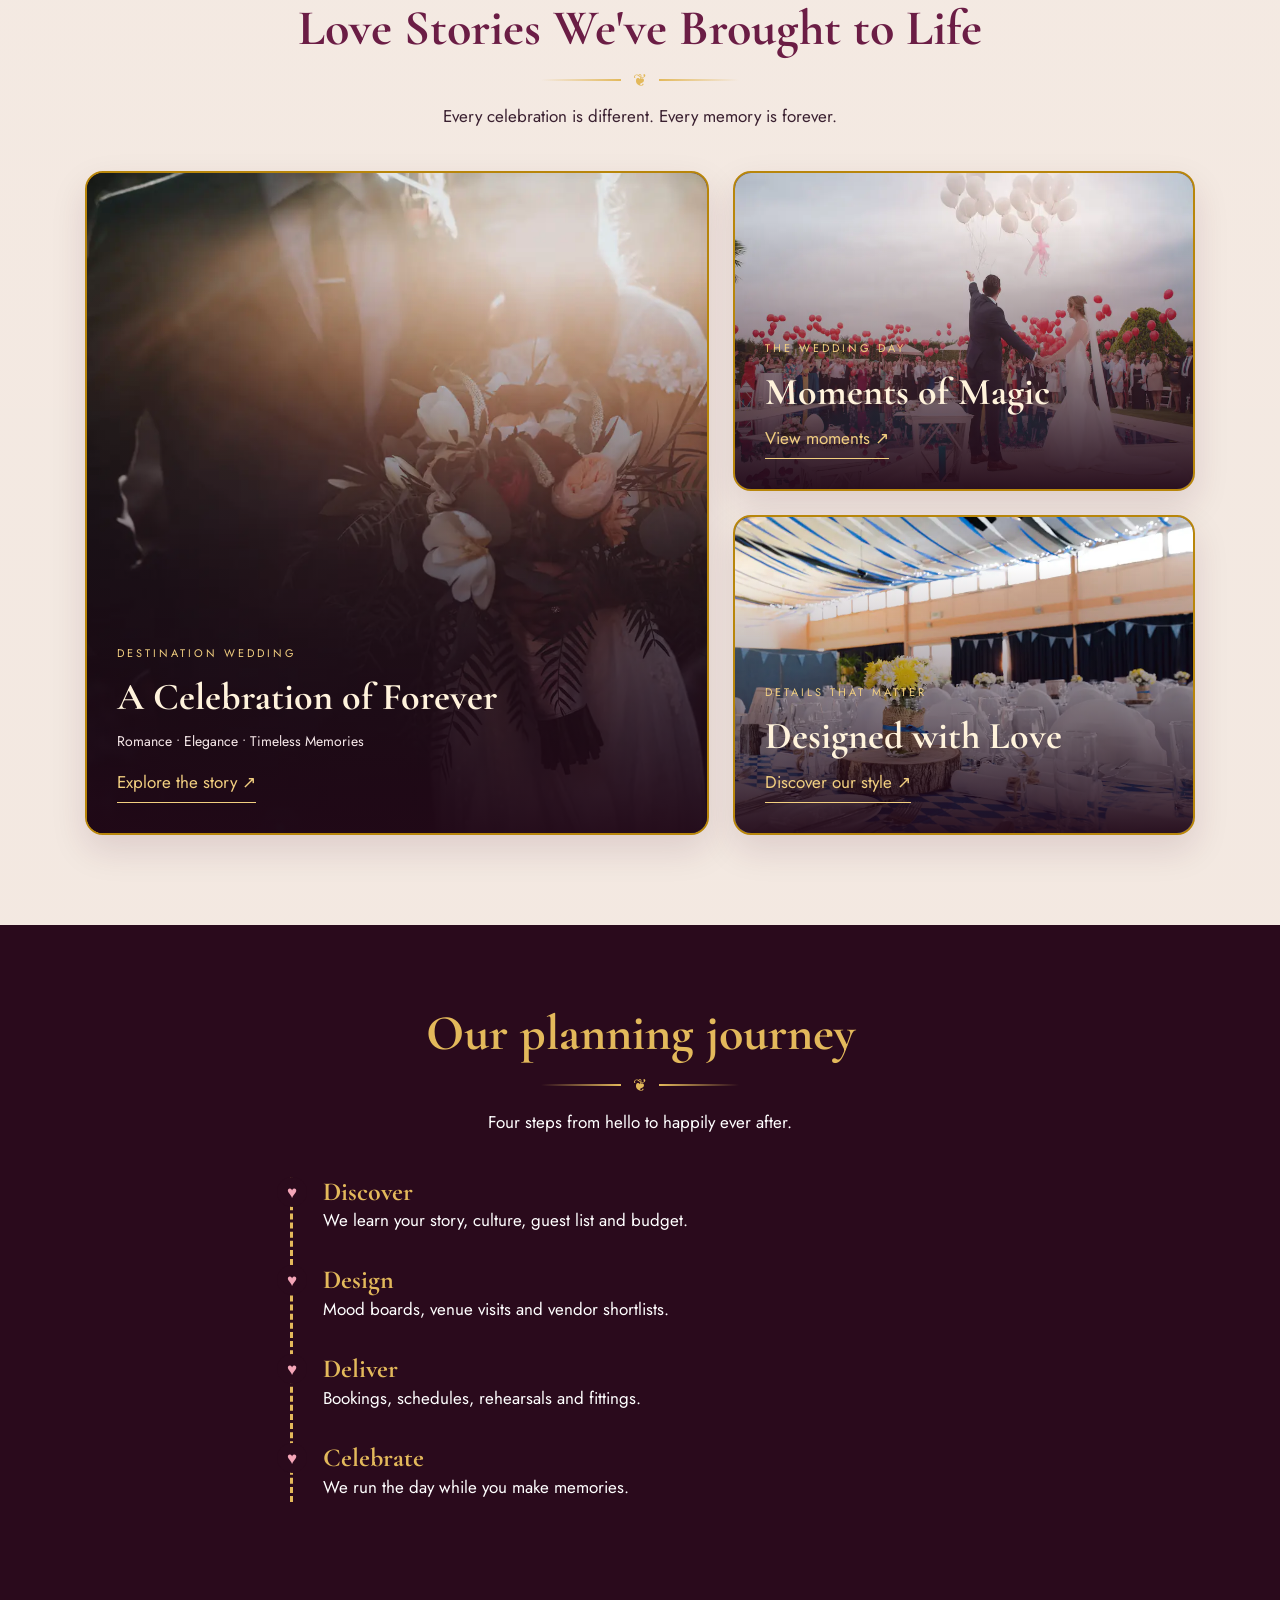
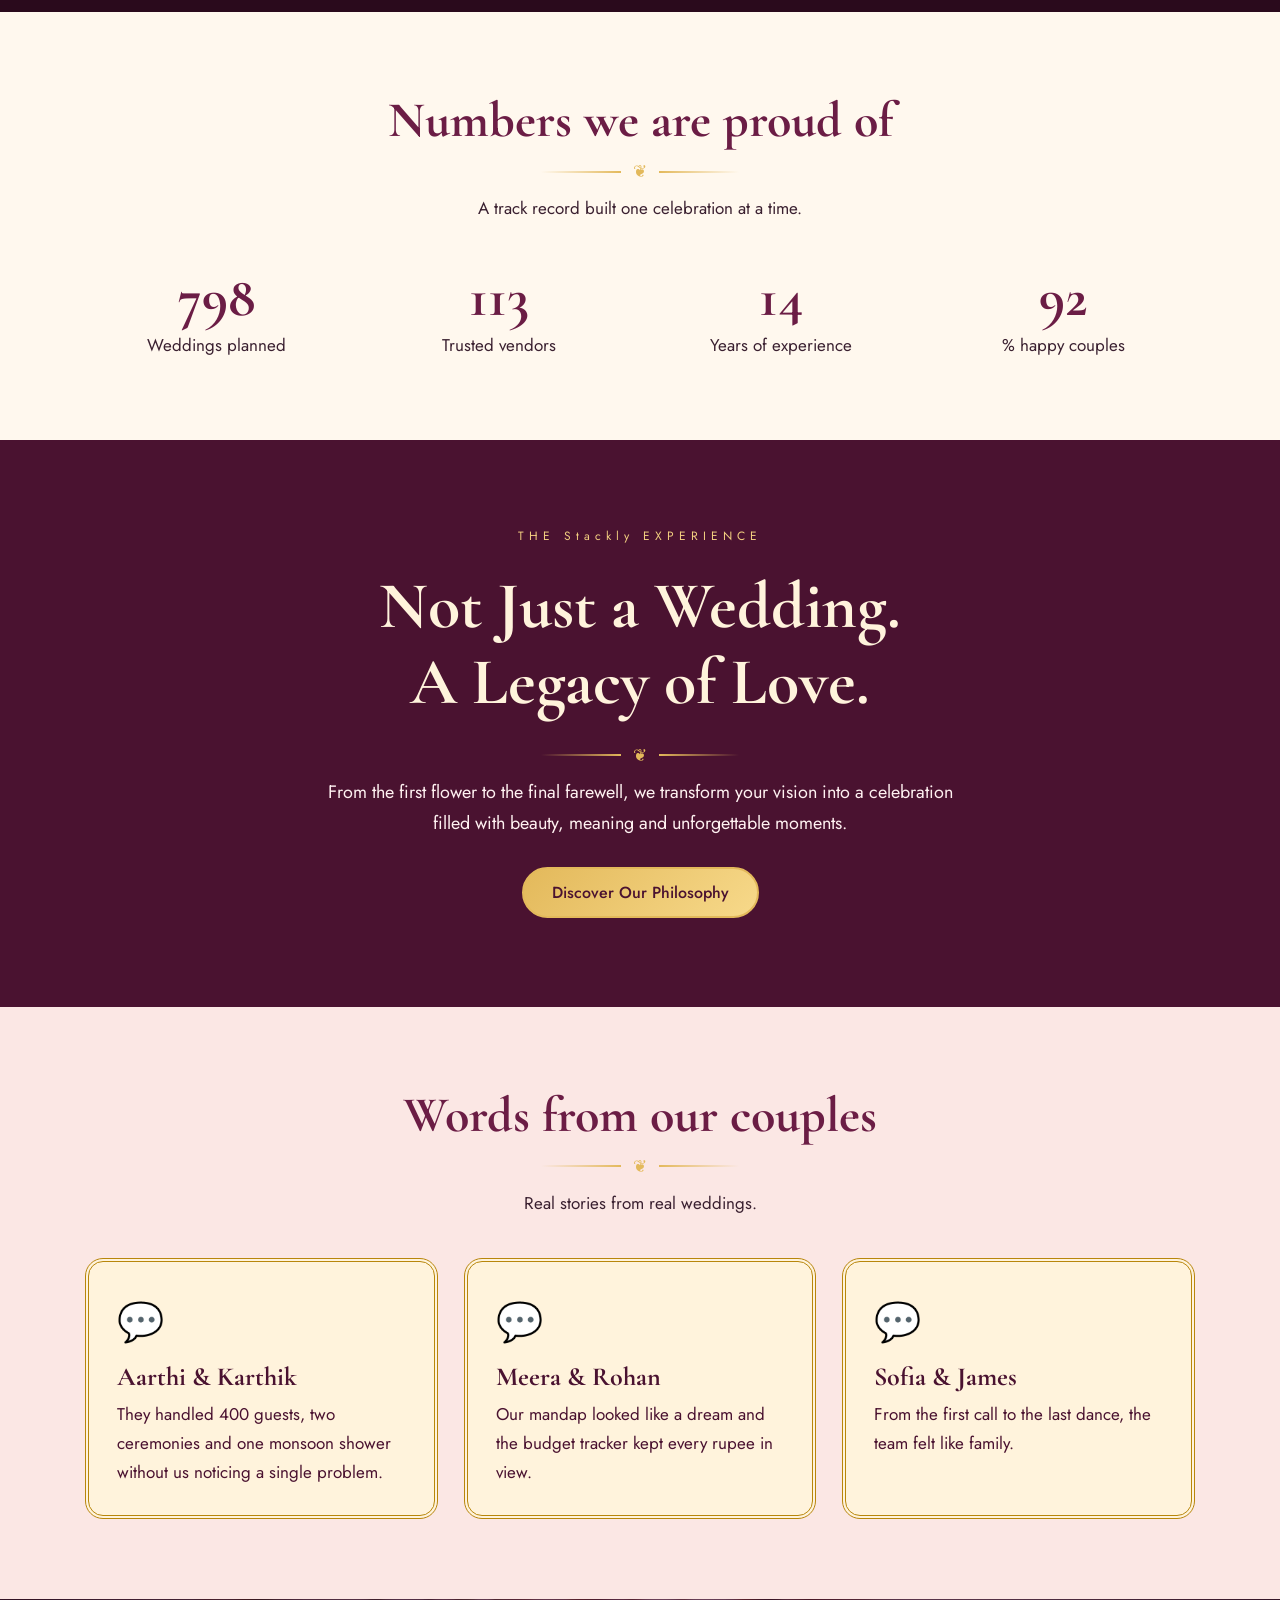
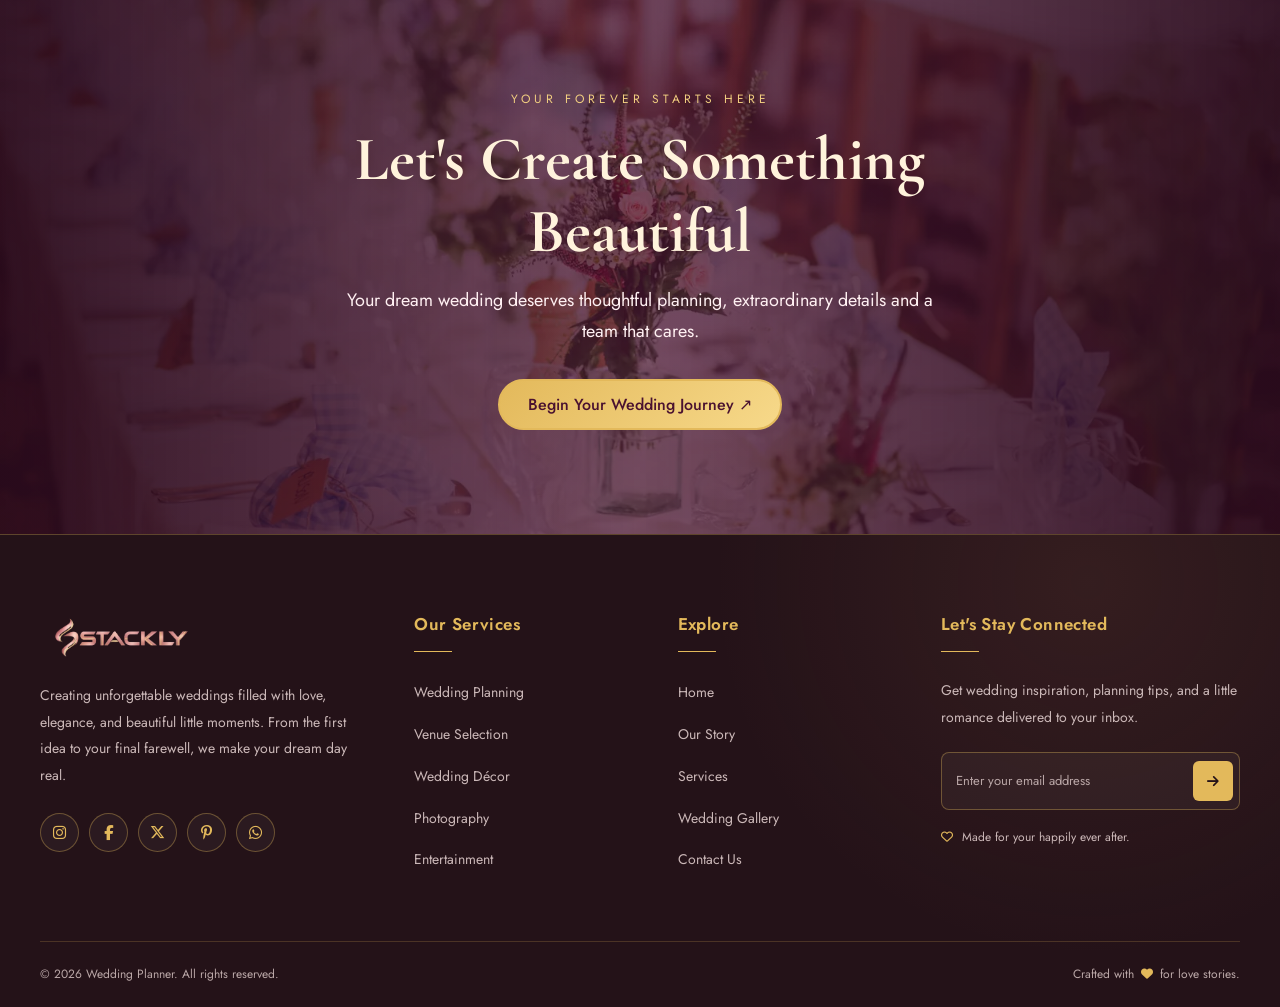
==== commit f9b59b9e: "." ====
--- a/index.html
+++ b/index.html
@@ -106,7 +106,7 @@
           <input type="checkbox" name="remember">
           <span>Remember me</span>
         </label>
-        <a href="contact.html">Need help?</a>
+        <a href="error.html">Need help?</a>
       </div>
 
       <p id="loginError" class="ev-message" role="status"
@@ -162,7 +162,9 @@
         <div class="ev-input-wrap">
           <span class="ev-field-icon">♙</span>
           <input id="name" name="name" type="text"
-                 placeholder="Enter your full name" autocomplete="name" required>
+                 placeholder="Enter your full name" autocomplete="name" 
+                 oninput="this.value=this.value.replace(/[^a-zA-Z\s]/g,'')" 
+                 required>
         </div>
       </div>
 
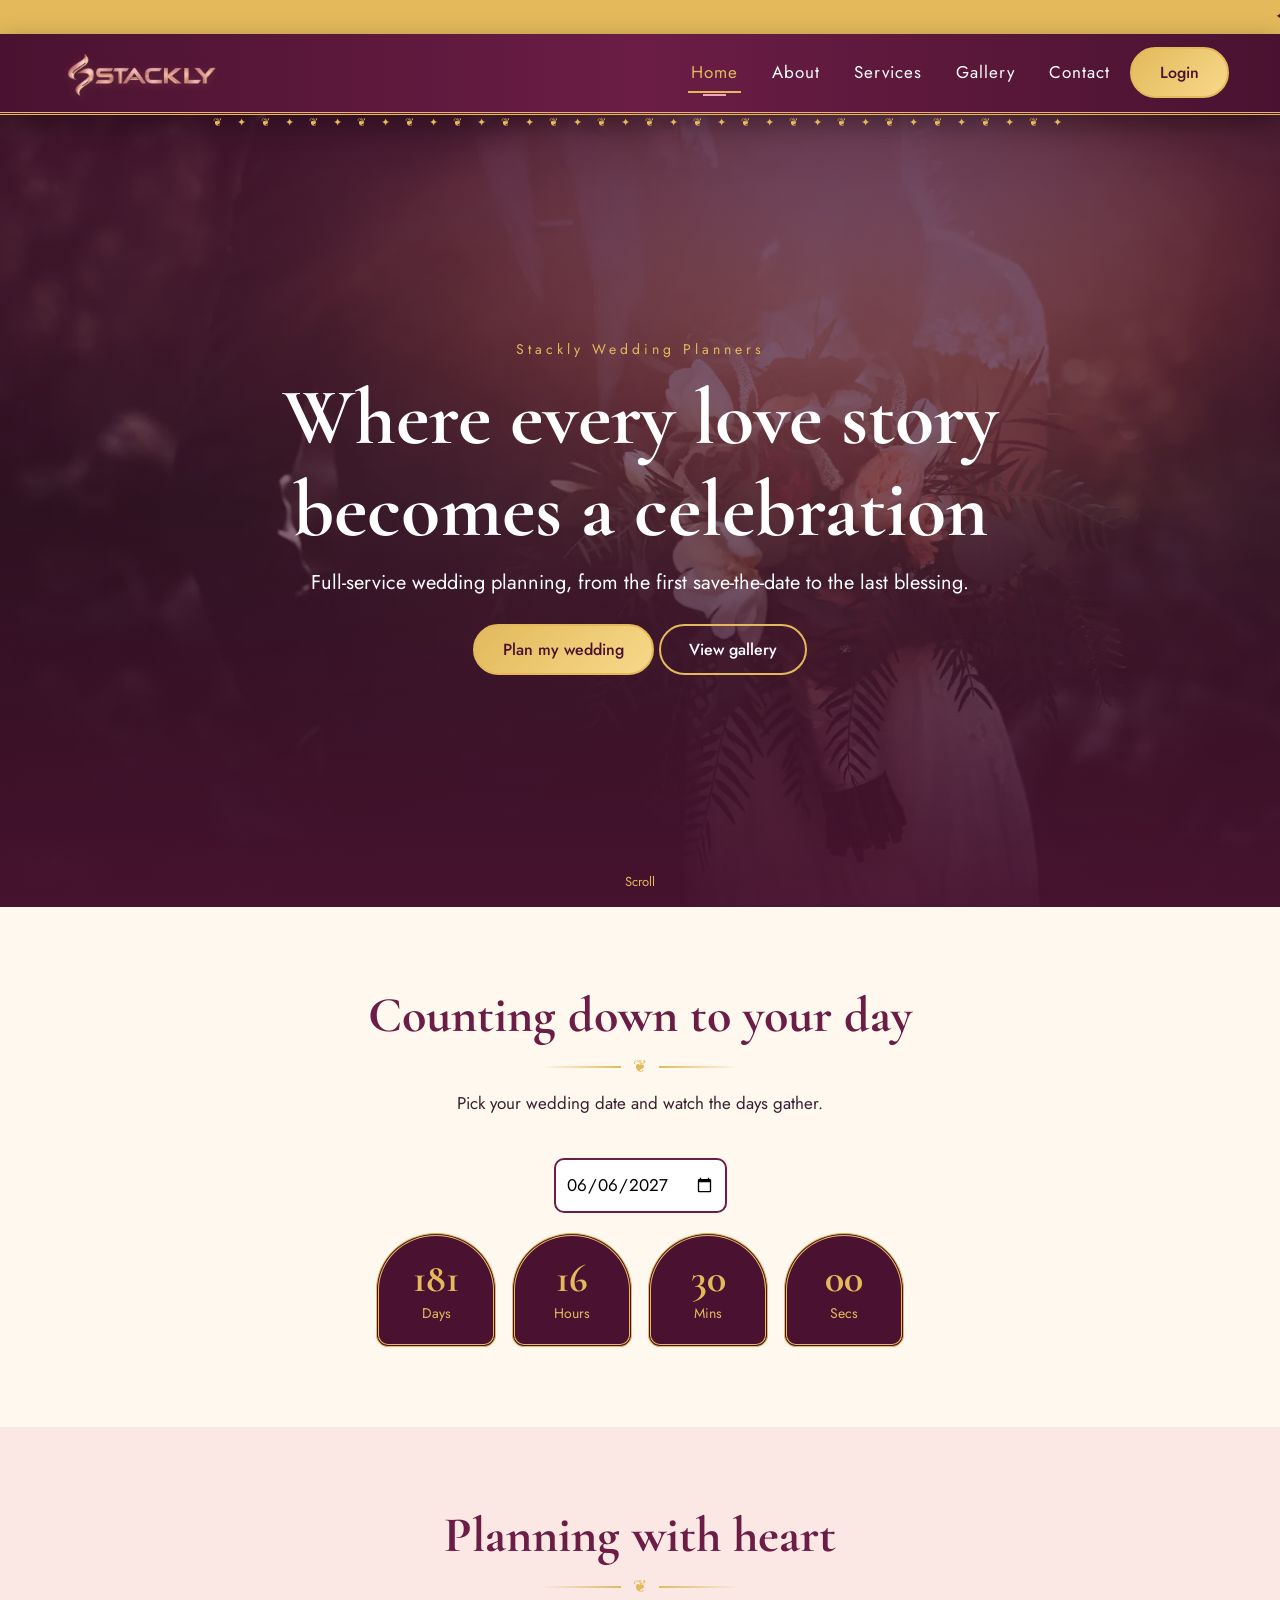
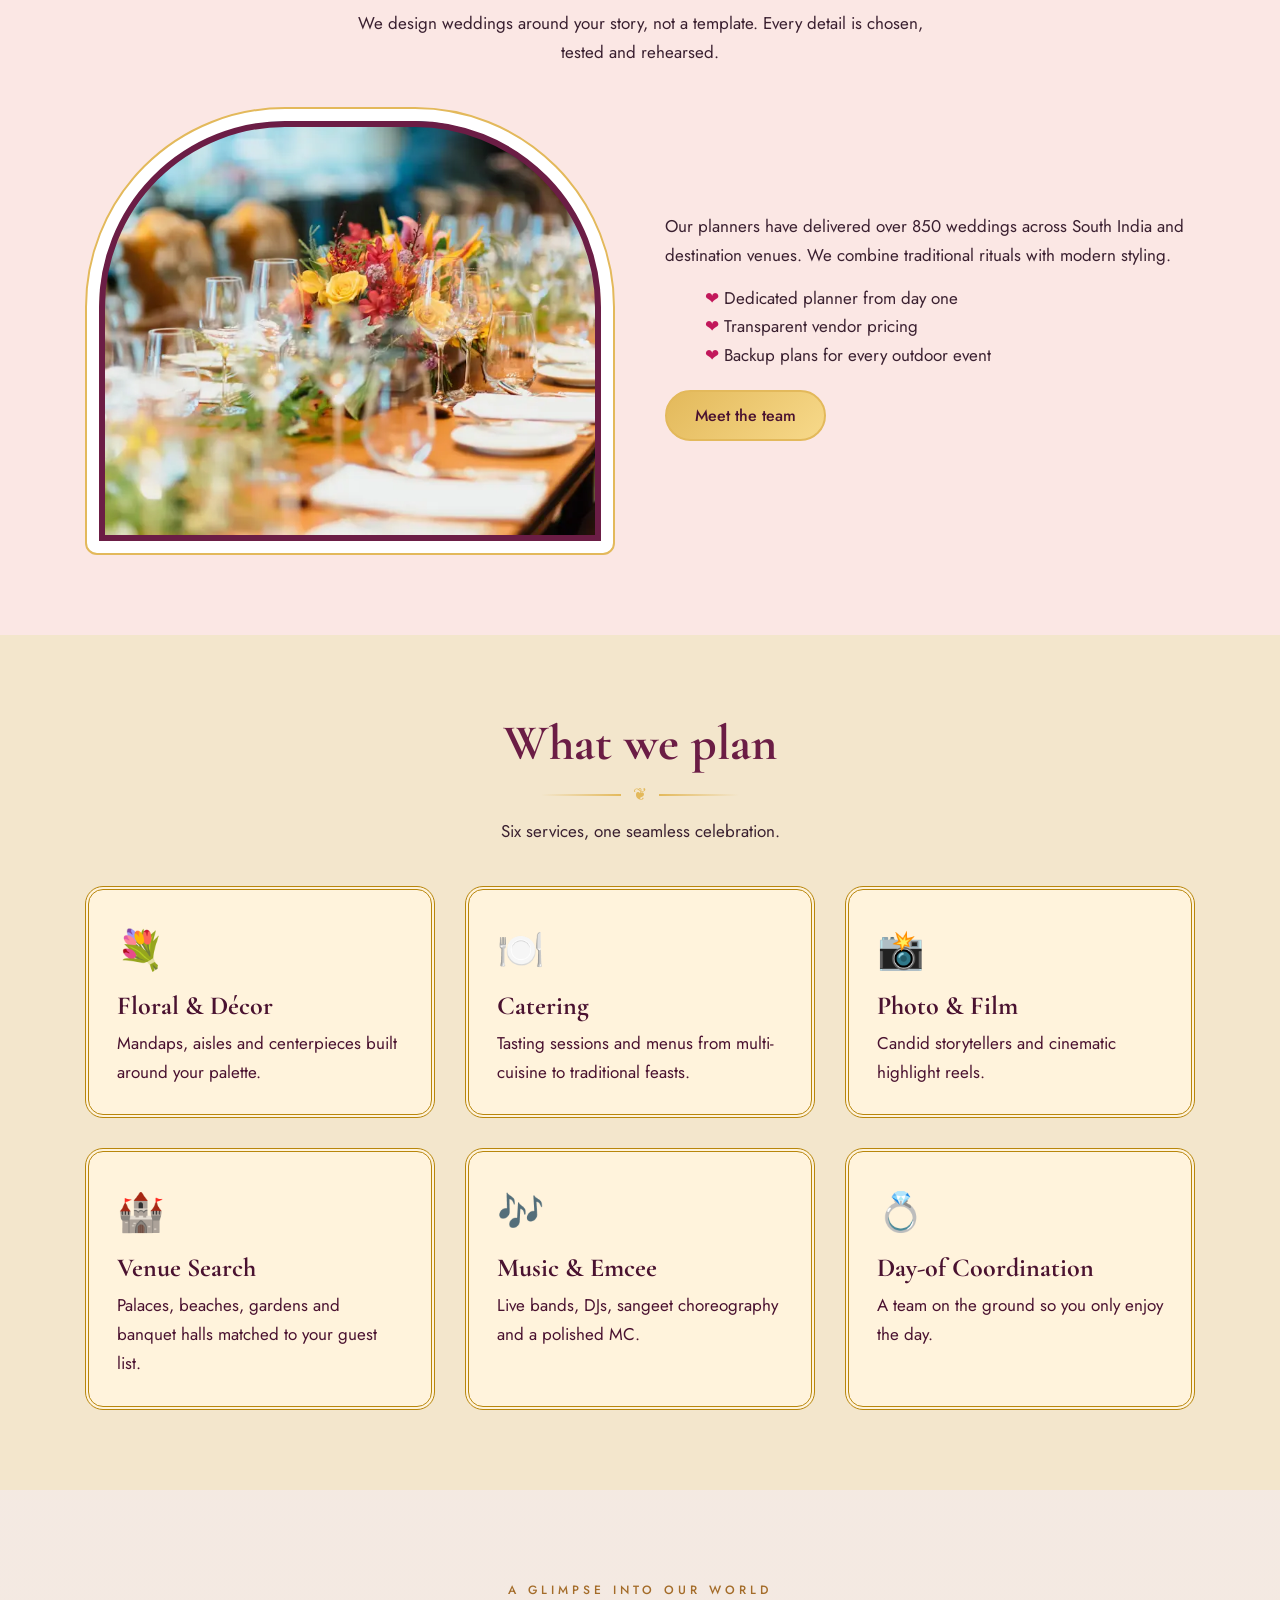
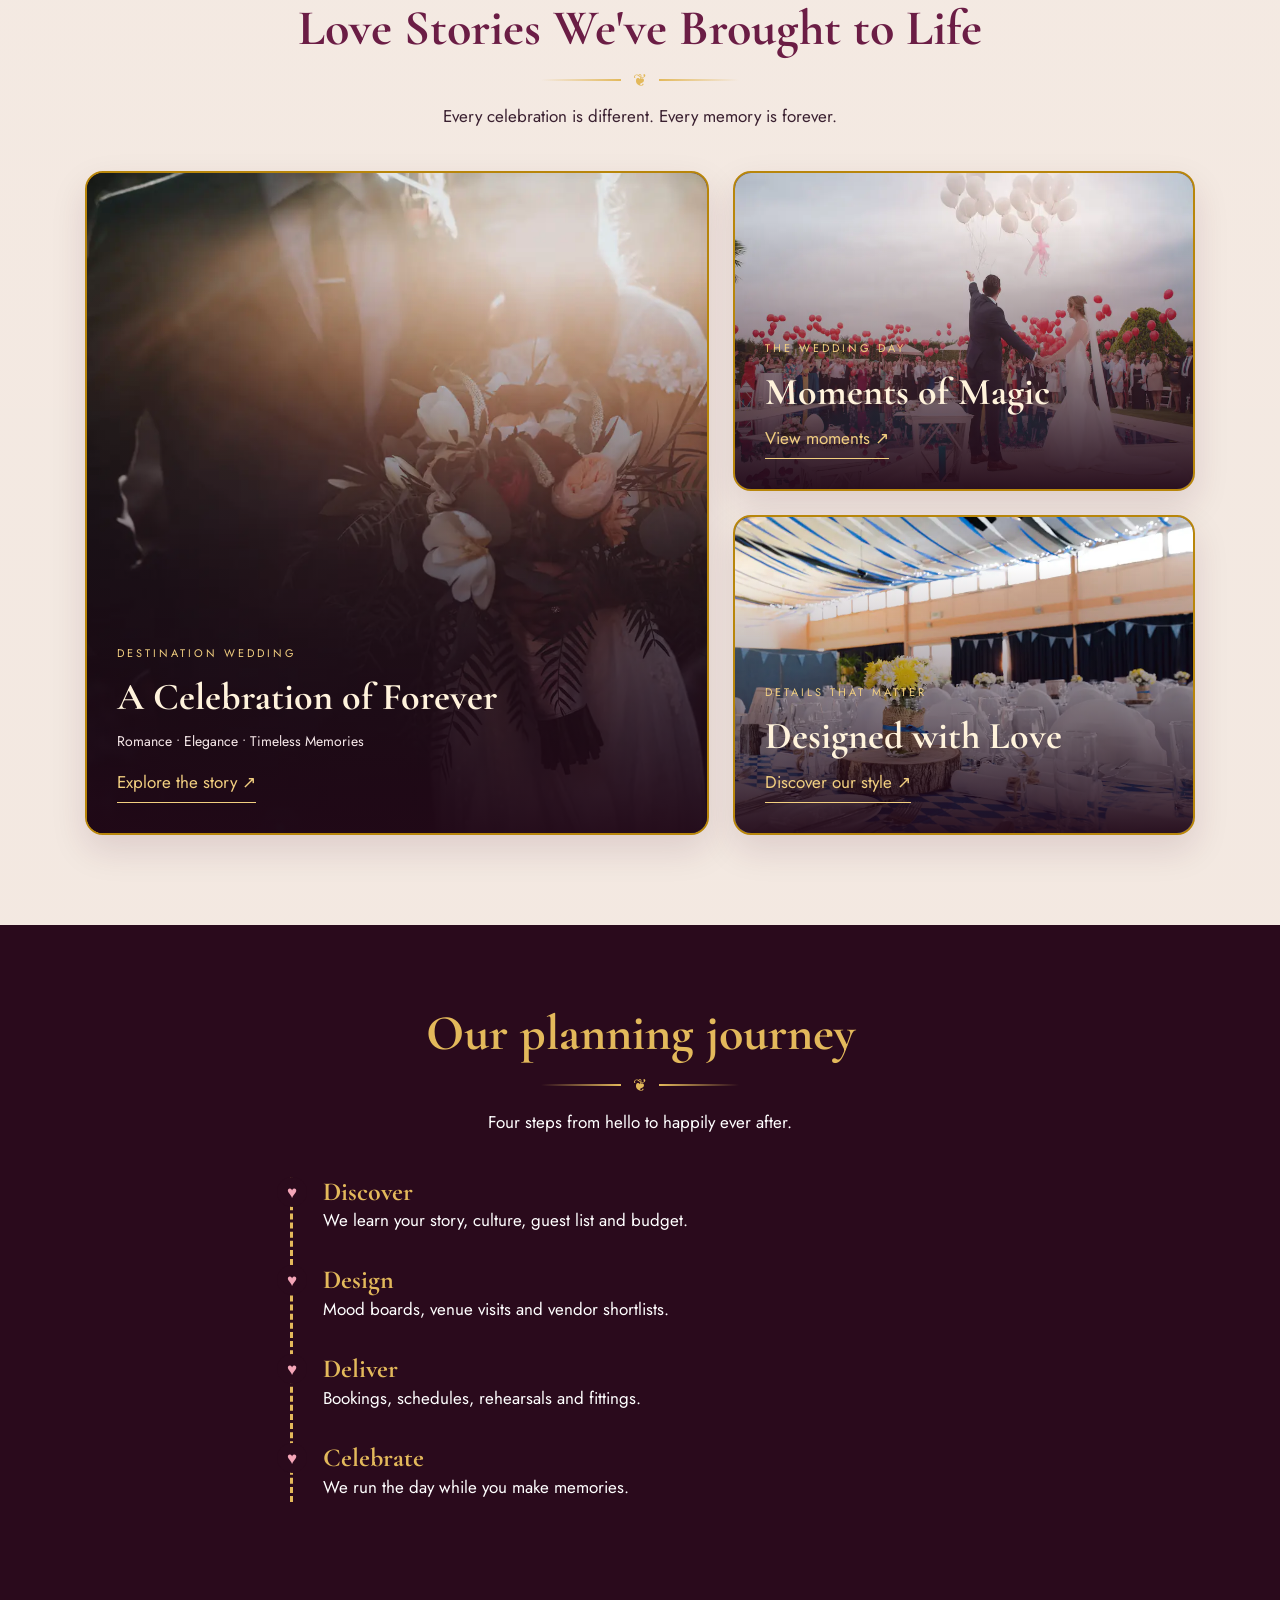
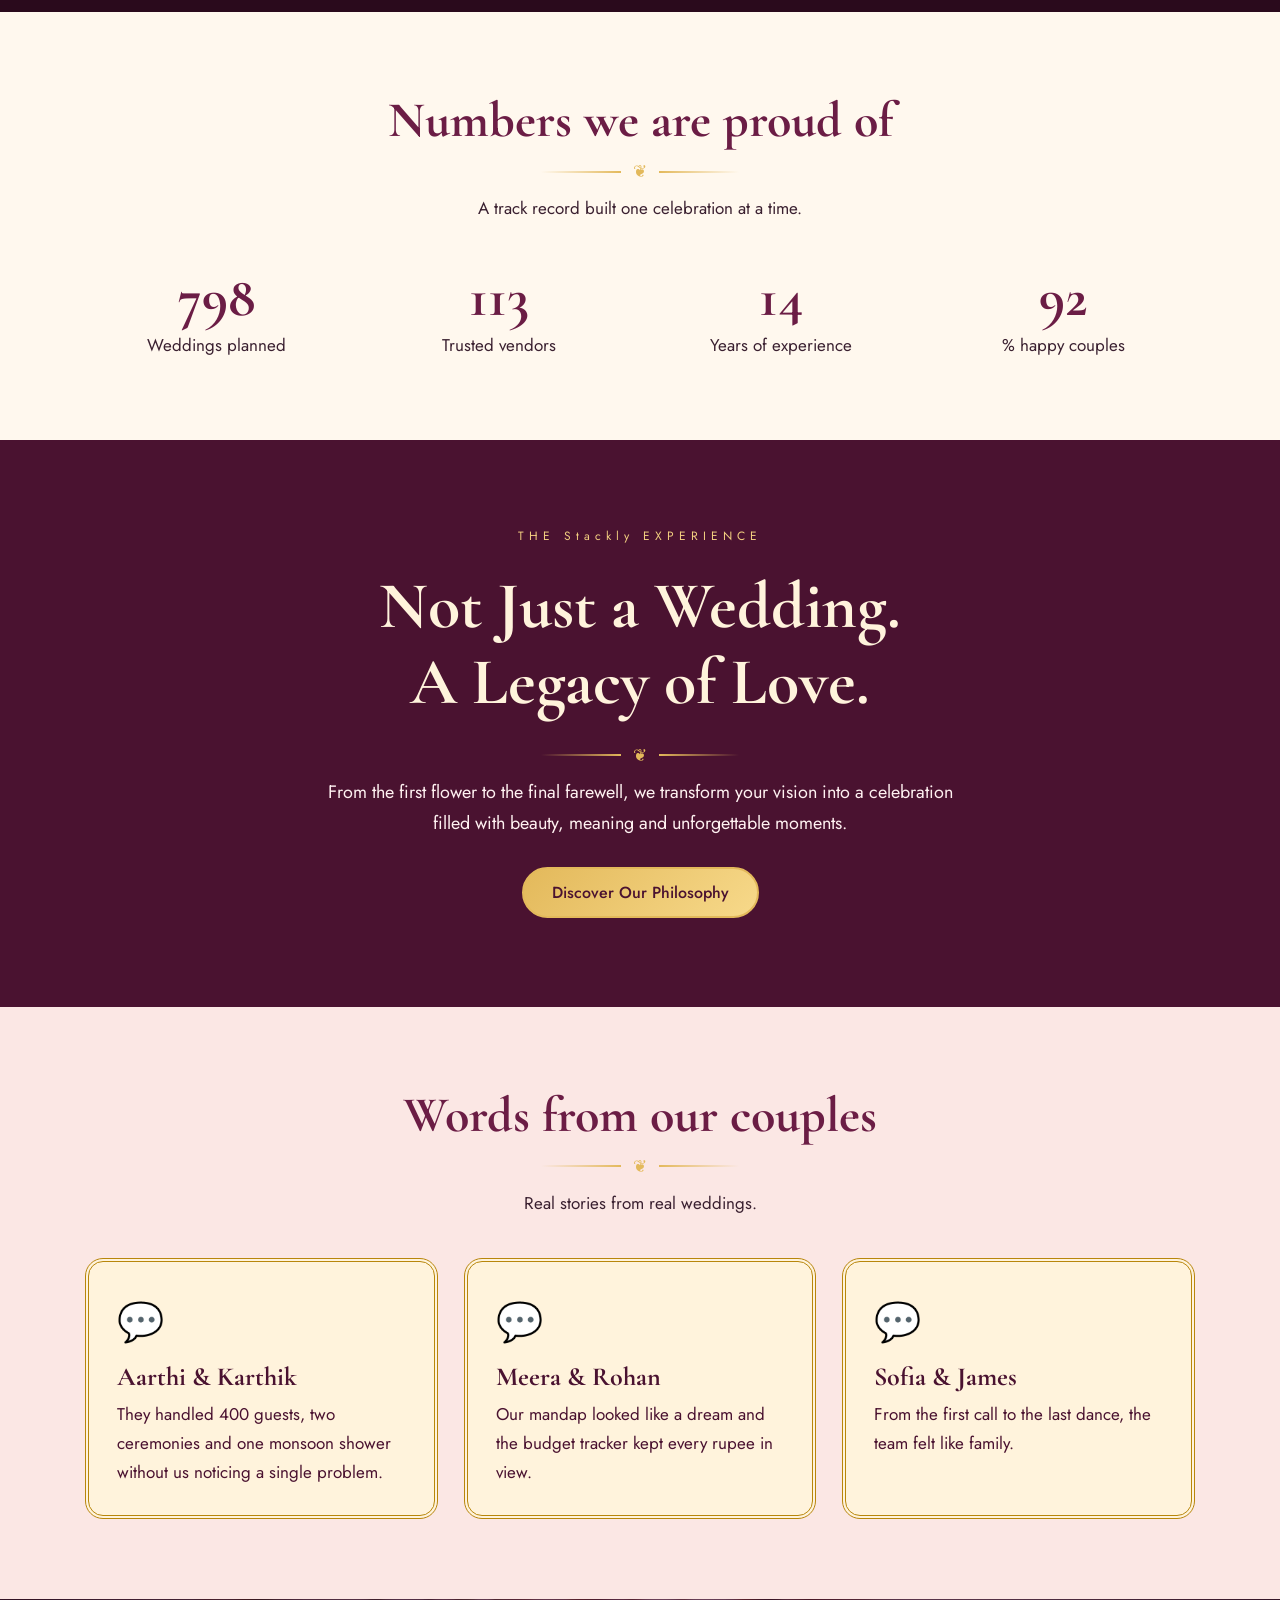
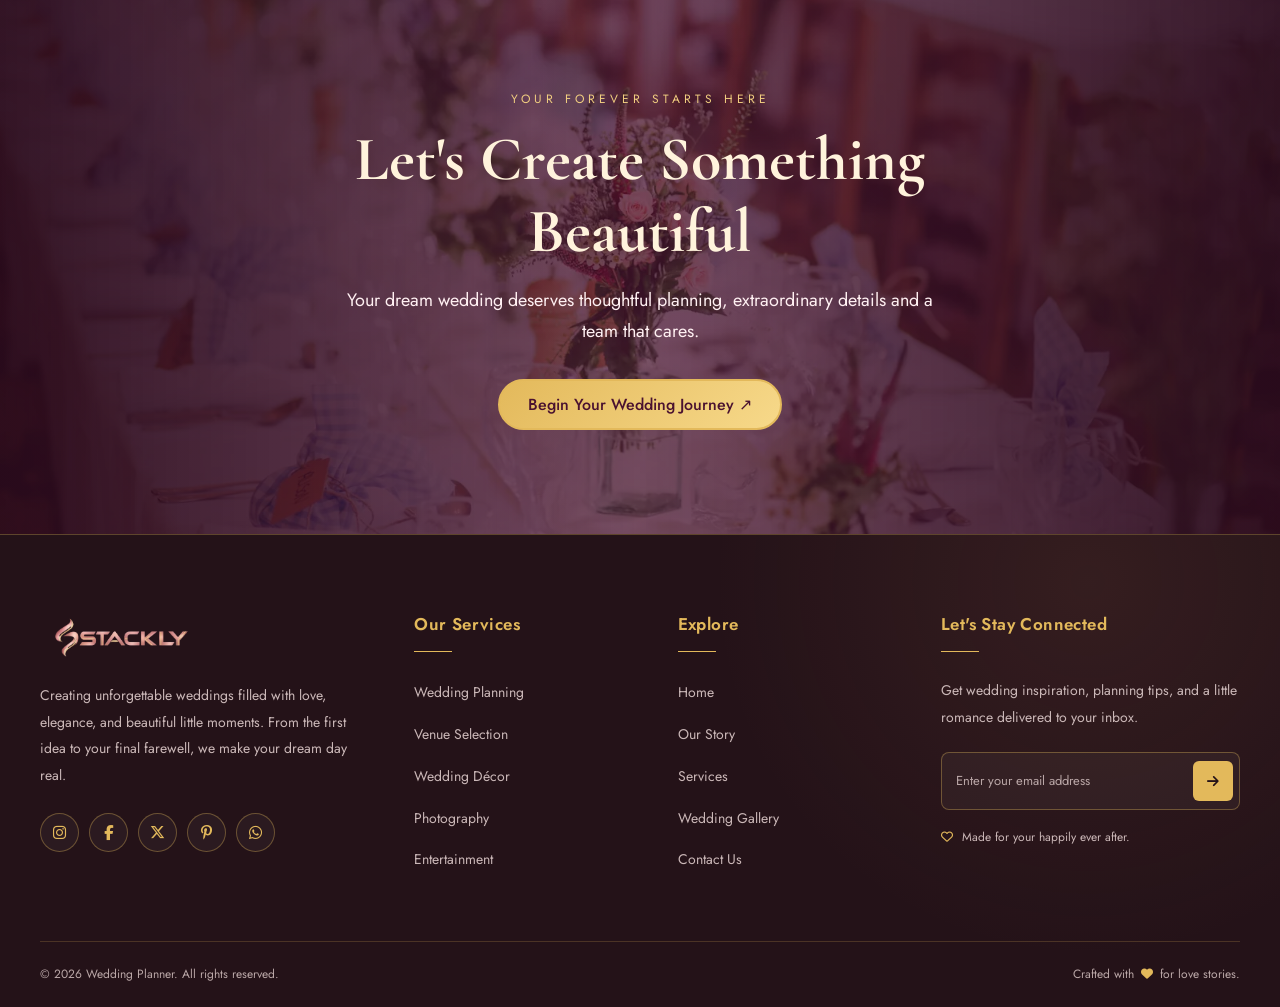
==== commit 81000312: "." ====
--- a/index.html
+++ b/index.html
@@ -227,6 +227,8 @@
 </div>
 
     <main>
+
+<!-- ============================= HERO ===================================== -->
       <section class="hero">
         <div class="hero-img">
           <img
--- a/css/style.css
+++ b/css/style.css
@@ -1041,7 +1041,7 @@
   }
 
   .wedding-footer .footer-grid {
-    grid-template-columns: repeat(2, minmax(0, 1fr));
+    grid-template-columns: repeat(1, minmax(0, 1fr));
     gap: 32px 18px;
     padding-bottom: 35px;
   }
--- a/css/index.css
+++ b/css/index.css
@@ -265,3 +265,99 @@
   }
 }
 
+
+/* ============================= MEDIA QUERRY =================================== */
+
+
+/* ========================================
+   PLANNING WITH HEART — RESPONSIVE DESIGN
+======================================== */
+
+/* Tablets and small laptops */
+@media (max-width: 992px) {
+  .split {
+    grid-template-columns: 1fr 1fr;
+    gap: 30px;
+    align-items: center;
+  }
+
+  .frame {
+    width: 100%;
+    max-width: 100%;
+  }
+
+  .frame img {
+    width: 100%;
+    height: 400px;
+    object-fit: cover;
+  }
+
+  .split p {
+    font-size: 15px;
+    line-height: 1.8;
+  }
+}
+
+/* Mobile devices */
+@media (max-width: 768px) {
+  .split {
+    grid-template-columns: 1fr;
+    gap: 25px;
+  }
+
+  .frame {
+    width: 100%;
+    margin: 0 auto;
+  }
+
+  .frame img {
+    width: 100%;
+    height: 320px;
+    object-fit: cover;
+  }
+
+  .split > div {
+    min-width: 0;
+  }
+
+  .ticks {
+    padding-left: 22px;
+  }
+
+  .ticks li {
+    margin-bottom: 12px;
+    font-size: 14px;
+    line-height: 1.7;
+  }
+
+  .split .btn {
+    display: inline-flex;
+    justify-content: center;
+    margin-top: 10px;
+  }
+}
+
+/* Small mobile devices */
+@media (max-width: 480px) {
+  .split {
+    gap: 20px;
+  }
+
+  .frame img {
+    height: 250px;
+  }
+
+  .sh h2 {
+    font-size: 28px;
+  }
+
+  .sh p,
+  .split p {
+    font-size: 14px;
+    line-height: 1.8;
+  }
+
+  .ticks li {
+    font-size: 13px;
+  }
+}
